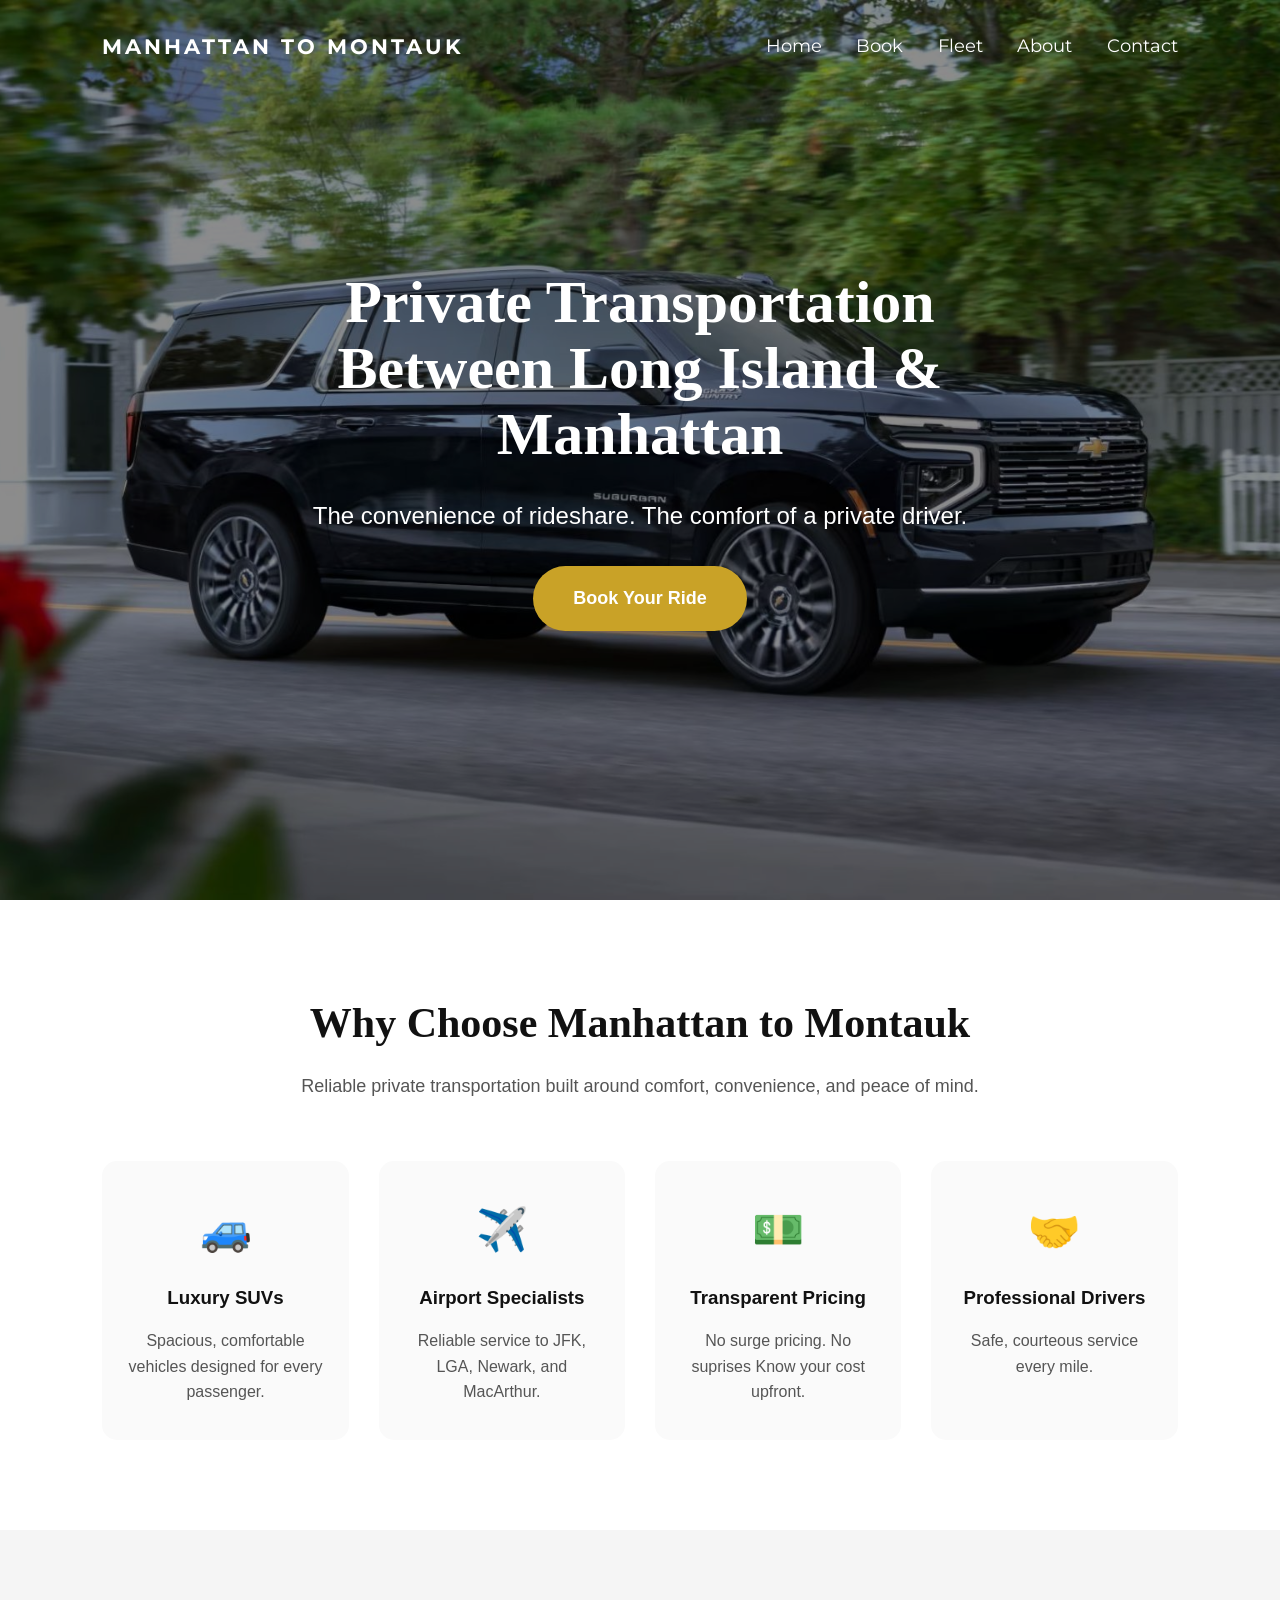
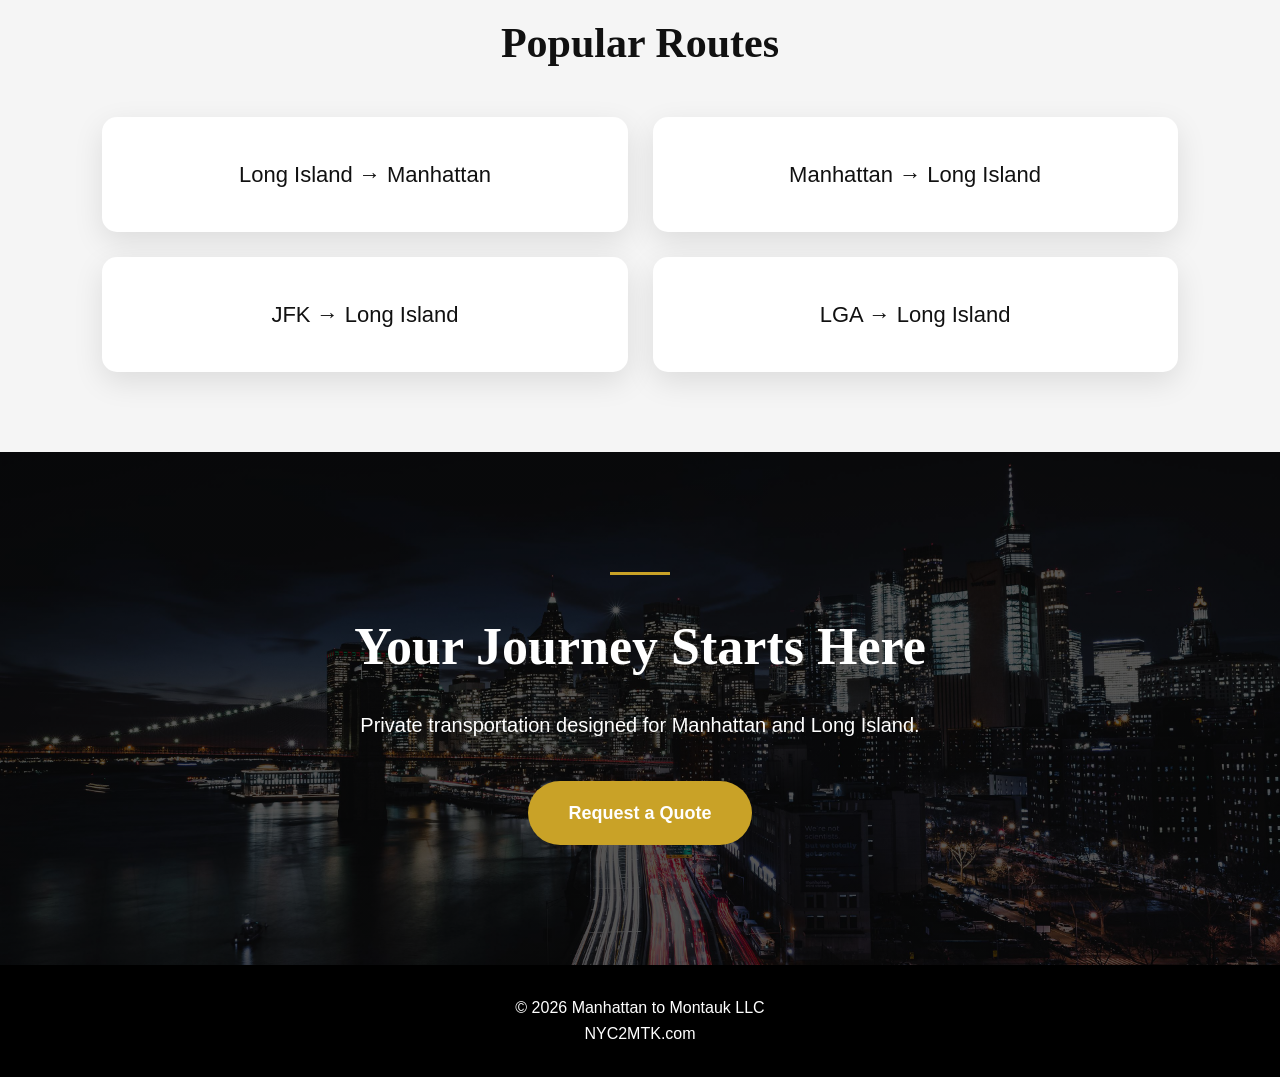
==== index.html @ 82cb2649 "Update index.html" ====
<!DOCTYPE html>
<html lang="en">
<head>
    <link rel="preconnect" href="https://fonts.googleapis.com">
    <link rel="preconnect" href="https://fonts.gstatic.com" crossorigin>
    <link href="https://fonts.googleapis.com/css2?family=Montserrat:wght@400;500;700&display=swap" rel="stylesheet">

    <meta charset="UTF-8">
    <meta name="viewport" content="width=device-width, initial-scale=1.0">
    <title>Manhattan to Montauk | Luxury Transportation</title>
    <link rel="stylesheet" href="style.css">
</head>

<body>

<header>
    <div class="logo">
        MANHATTAN TO MONTAUK
    </div>

    <nav>
        <a href="#">Home</a>
        <a href="book.html">Book</a>
        <a href="#">Fleet</a>
        <a href="#">About</a>
        <a href="#">Contact</a>
    </nav>
</header>


<section class="hero">

    <div class="slideshow">
        <div class="slide active"></div>
        <div class="slide"></div>
        <div class="slide"></div>
        <div class="slide"></div>
    </div>
    
    <div class="overlay"></div>

    <div class="hero-content">

        <h1>
            Private Transportation
        <br>
            Between Long Island & Manhattan
        </h1>

        <p>
            The convenience of rideshare.
            The comfort of a private driver.
        </p>

        <a href="book.html" class="button">
            Book Your Ride
        </a>


    </div>

</section>



<section class="features">

    <div class="section-title">
        <h2>Why Choose Manhattan to Montauk</h2>
        <p>
            Reliable private transportation built around comfort,
            convenience, and peace of mind.
        </p>
    </div>


    <div class="feature-grid">

        <div class="feature-card">
            <div class="icon">🚙</div>
            <h3>Luxury SUVs</h3>
            <p>
                Spacious, comfortable vehicles designed
                for every passenger.
            </p>
        </div>


        <div class="feature-card">
            <div class="icon">✈️</div>
            <h3>Airport Specialists</h3>
            <p>
                Reliable service to JFK, LGA,
                Newark, and MacArthur.
            </p>
        </div>


        <div class="feature-card">
            <div class="icon">💵</div>
            <h3>Transparent Pricing</h3>
            <p>
                No surge pricing. No suprises
                Know your cost upfront.
            </p>
        </div>


        <div class="feature-card">
            <div class="icon">🤝</div>
            <h3>Professional Drivers</h3>
            <p>
                Safe, courteous service
                every mile.
            </p>
        </div>

    </div>

</section>



<section class="routes">

<h2>Popular Routes</h2>

<div class="route-grid">

<div>
Long Island → Manhattan
</div>

<div>
Manhattan → Long Island
</div>

<div>
JFK → Long Island
</div>

<div>
LGA → Long Island
</div>

</div>

</section>

    

<section class="cta">

    <div class="cta-content">

        <div class="gold-line"></div>

        <h2>
            Your Journey Starts Here
        </h2>

        <p>
            Private transportation designed
            for Manhattan and Long Island.
        </p>

        <a href="book.html" class="button">
    Request a Quote
        </a>


    </div>

</section>

    

<footer>

<p>
© 2026 Manhattan to Montauk LLC
</p>

<p>
NYC2MTK.com
</p>

</footer>

    <script>
const slides = document.querySelectorAll(".slide");

let current = 0;

setInterval(() => {

    slides[current].classList.remove("active");

    current++;

    if(current >= slides.length){
        current = 0;
    }

    slides[current].classList.add("active");

}, 5000);
</script>

</body>
</html>
---- style.css ----
/* ==========================================
   GLOBAL STYLES
========================================== */

* {
    margin: 0;
    padding: 0;
    box-sizing: border-box;
}

body {
    color: #111;
    font-family: Arial, Helvetica, sans-serif;
    line-height: 1.6;
}


/* ==========================================
   HEADER & NAVIGATION
========================================== */

header {
    position: absolute;
    top: 0;
    width: 100%;
    padding: 30px 8%;
    display: flex;
    justify-content: space-between;
    align-items: center;
    z-index: 10;
}

.logo {
    font-family: 'Montserrat', sans-serif;
    font-size: 21px;
    font-weight: 700;
    letter-spacing: 3px;
    text-transform: uppercase;
    color: white;
}

nav a {
    font-family: 'Montserrat', sans-serif;
    font-size: 18px;
    color: white;
    text-decoration: none;
    margin-left: 30px;
    transition: opacity .3s;
}

nav a:hover {
    opacity: .75;
}


/* ==========================================
   BUTTONS
========================================== */

button,
.button {
    display: inline-block;
    background: #c9a227;
    color: white;
    border: none;
    padding: 18px 40px;
    border-radius: 40px;
    font-size: 18px;
    font-weight: 600;
    text-decoration: none;
    cursor: pointer;
    transition: .3s;
}

button:hover,
.button:hover {
    background: #b8921e;
    transform: translateY(-2px);
}


/* ==========================================
   HERO
========================================== */

.hero {
    position: relative;
    height: 100vh;
    overflow: hidden;
}

.slideshow {
    position: absolute;
    inset: 0;
}

.slide {
    position: absolute;
    inset: 0;
    background-size: cover;
    background-position: center;
    opacity: 0;
    transition: opacity 1.5s ease;
}

.slide.active {
    opacity: 1;
}

.slide:nth-child(1) {
    background-image: url("images/suburban1.jpg");
}

.slide:nth-child(2) {
    background-image: url("images/broadway.jpg");
}

.slide:nth-child(3) {
    background-image: url("images/airport.jpg");
}

.slide:nth-child(4) {
    background-image: url("images/montauk.jpg");
}

.overlay {
    position: absolute;
    inset: 0;
    background: rgba(0,0,0,.45);
}

.hero-content {
    position: relative;
    z-index: 2;
    height: 100%;
    width: 100%;
    color: white;
    display: flex;
    flex-direction: column;
    justify-content: center;
    align-items: center;
    text-align: center;
}

.hero h1 {
    font-family: 'Playfair Display', serif;
    font-size: 60px;
    line-height: 1.1;
    max-width: 900px;
}

.hero p {
    font-size: 24px;
    margin: 30px 0;
}


/* ==========================================
   FEATURES
========================================== */

.features {
    background: white;
    padding: 90px 8%;
    text-align: center;
}

.section-title {
    max-width: 700px;
    margin: 0 auto 60px;
}

.section-title h2 {
    font-family: 'Playfair Display', serif;
    font-size: 42px;
    margin-bottom: 15px;
}

.section-title p {
    font-size: 18px;
    color: #555;
}

.feature-grid {
    display: grid;
    grid-template-columns: repeat(4,1fr);
    gap: 30px;
}

.feature-card {
    background: #fafafa;
    padding: 35px 25px;
    border-radius: 15px;
    transition: .3s;
}

.feature-card:hover {
    transform: translateY(-8px);
    box-shadow: 0 15px 35px rgba(0,0,0,.1);
}

.icon {
    font-size: 42px;
    margin-bottom: 20px;
}

.feature-card h3 {
    margin-bottom: 15px;
}

.feature-card p {
    color: #555;
}


/* ==========================================
   ROUTES
========================================== */

.routes {
    background: #f5f5f5;
    padding: 80px 8%;
    text-align: center;
}

.routes h2 {
    font-family: 'Playfair Display', serif;
    font-size: 42px;
}

.route-grid {
    display: grid;
    grid-template-columns: repeat(2,1fr);
    gap: 25px;
    margin-top: 40px;
}

.route-grid div {
    background: white;
    padding: 40px;
    border-radius: 15px;
    font-size: 22px;
    box-shadow: 0 10px 30px rgba(0,0,0,.1);
    transition: .3s;
}

.route-grid div:hover {
    transform: translateY(-5px);
}


/* ==========================================
   CALL TO ACTION
========================================== */

.cta {
    position: relative;
    background:
        linear-gradient(rgba(0,0,0,.65), rgba(0,0,0,.65)),
        url("images/night-drive.jpg");
    background-size: cover;
    background-position: center;
    color: white;
    text-align: center;
    padding: 120px 20px;
}

.cta-content {
    position: relative;
    z-index: 2;
}

.gold-line {
    width: 60px;
    height: 3px;
    background: #c9a227;
    margin: 0 auto 30px;
}

.cta h2 {
    font-family: 'Playfair Display', serif;
    font-size: 52px;
    margin-bottom: 20px;
}

.cta p {
    font-size: 20px;
    margin-bottom: 40px;
}


/* ==========================================
   BOOKING PAGE
========================================== */

.booking {
    min-height: 100vh;
    background: #f7f7f7;
    display: flex;
    justify-content: center;
    align-items: center;
    text-align: center;
    padding: 140px 20px 80px;
}

.booking-content {
    max-width: 800px;
    width: 100%;
}

.booking h1 {
    font-family: 'Playfair Display', serif;
    font-size: 56px;
    margin-bottom: 20px;
}

.booking p {
    font-size: 20px;
    color: #555;
}

.payment-box {
    margin-top: 50px;
    background: white;
    padding: 40px;
    border-radius: 20px;
    box-shadow: 0 15px 40px rgba(0,0,0,.1);
}

.payment-box h2 {
    margin-bottom: 15px;
}

.payment-options {
    display: flex;
    justify-content: center;
    gap: 25px;
    margin-top: 30px;
    flex-wrap: wrap;
}

.payment-options div {
    background: #fafafa;
    padding: 20px 30px;
    border-radius: 12px;
    font-weight: bold;
}


/* ==========================================
   FOOTER
========================================== */

footer {
    background: black;
    color: white;
    text-align: center;
    padding: 30px;
}


/* ==========================================
   RESPONSIVE
========================================== */

@media (max-width: 900px) {

    nav {
        display: none;
    }

    .hero h1,
    .booking h1,
    .cta h2,
    .routes h2,
    .section-title h2 {
        font-size: 40px;
    }

    .feature-grid,
    .route-grid {
        grid-template-columns: 1fr;
    }

    .payment-options {
        flex-direction: column;
        align-items: center;
    }

}
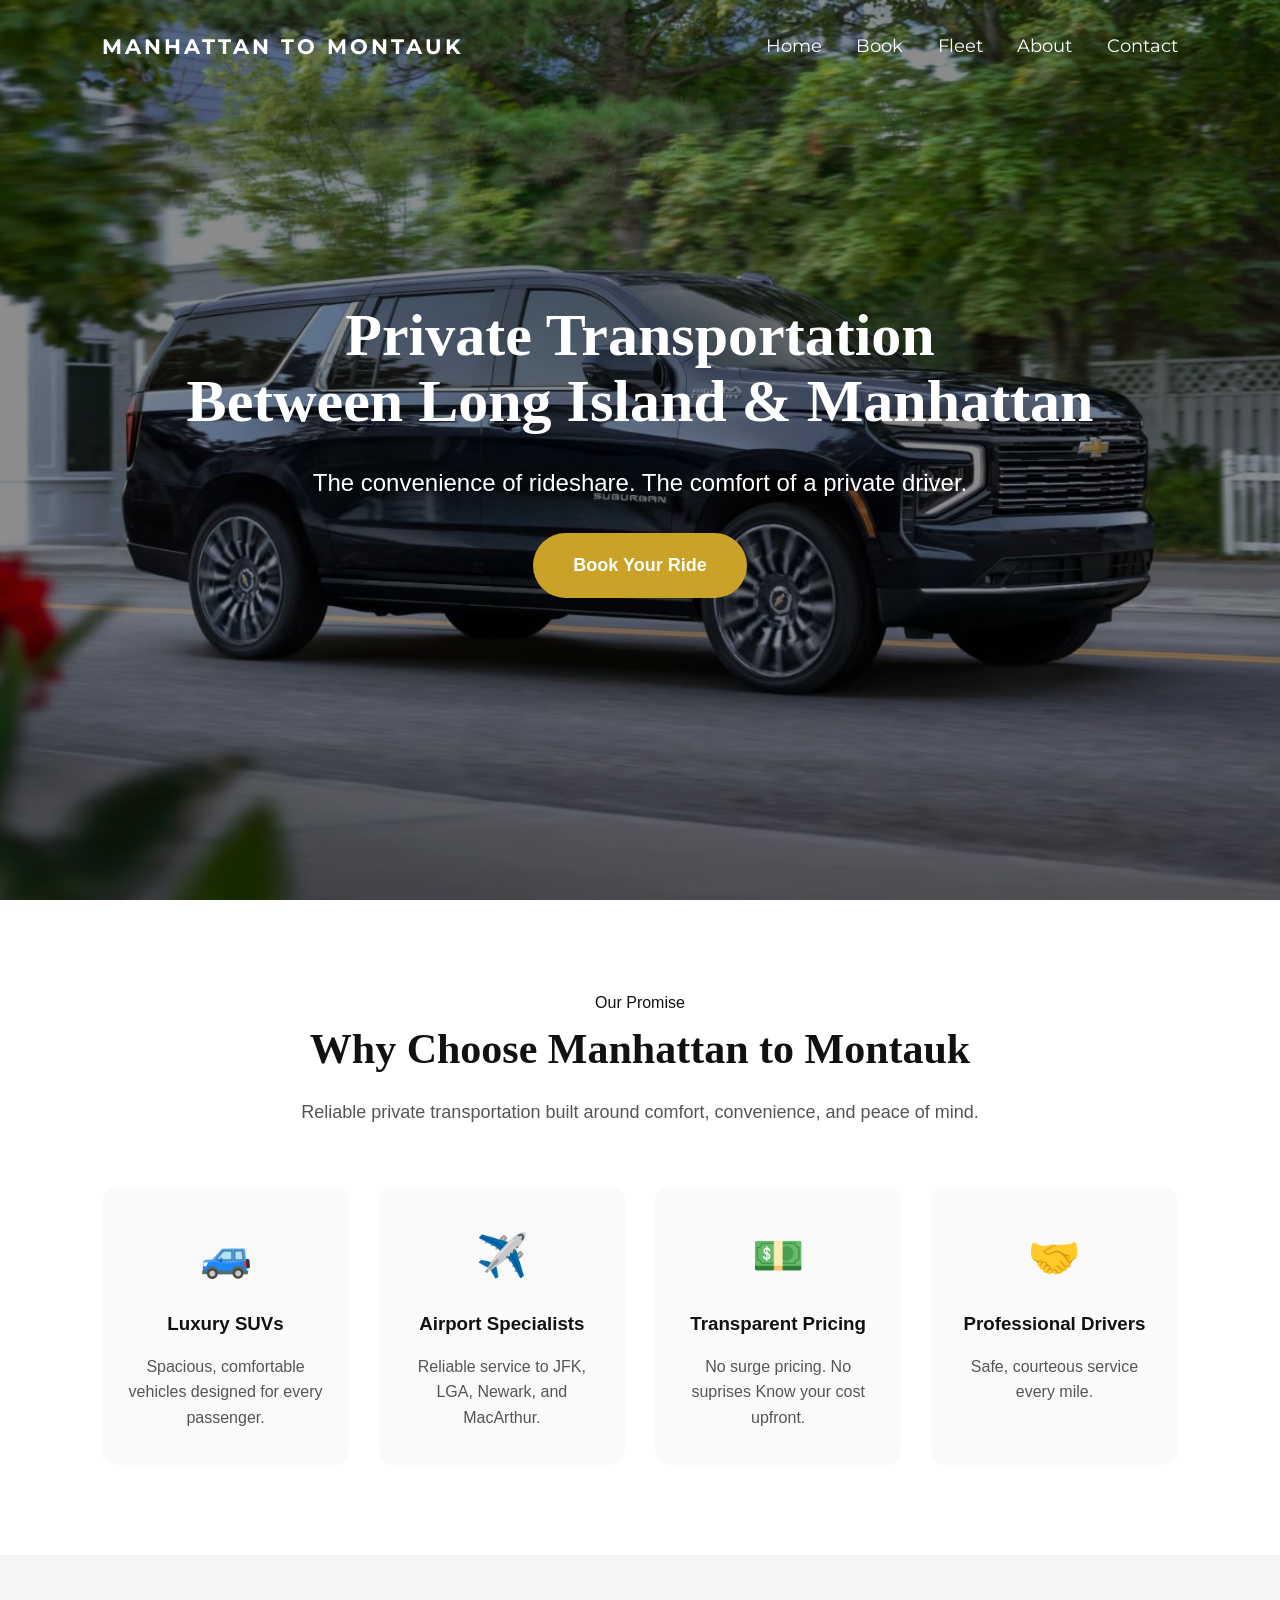
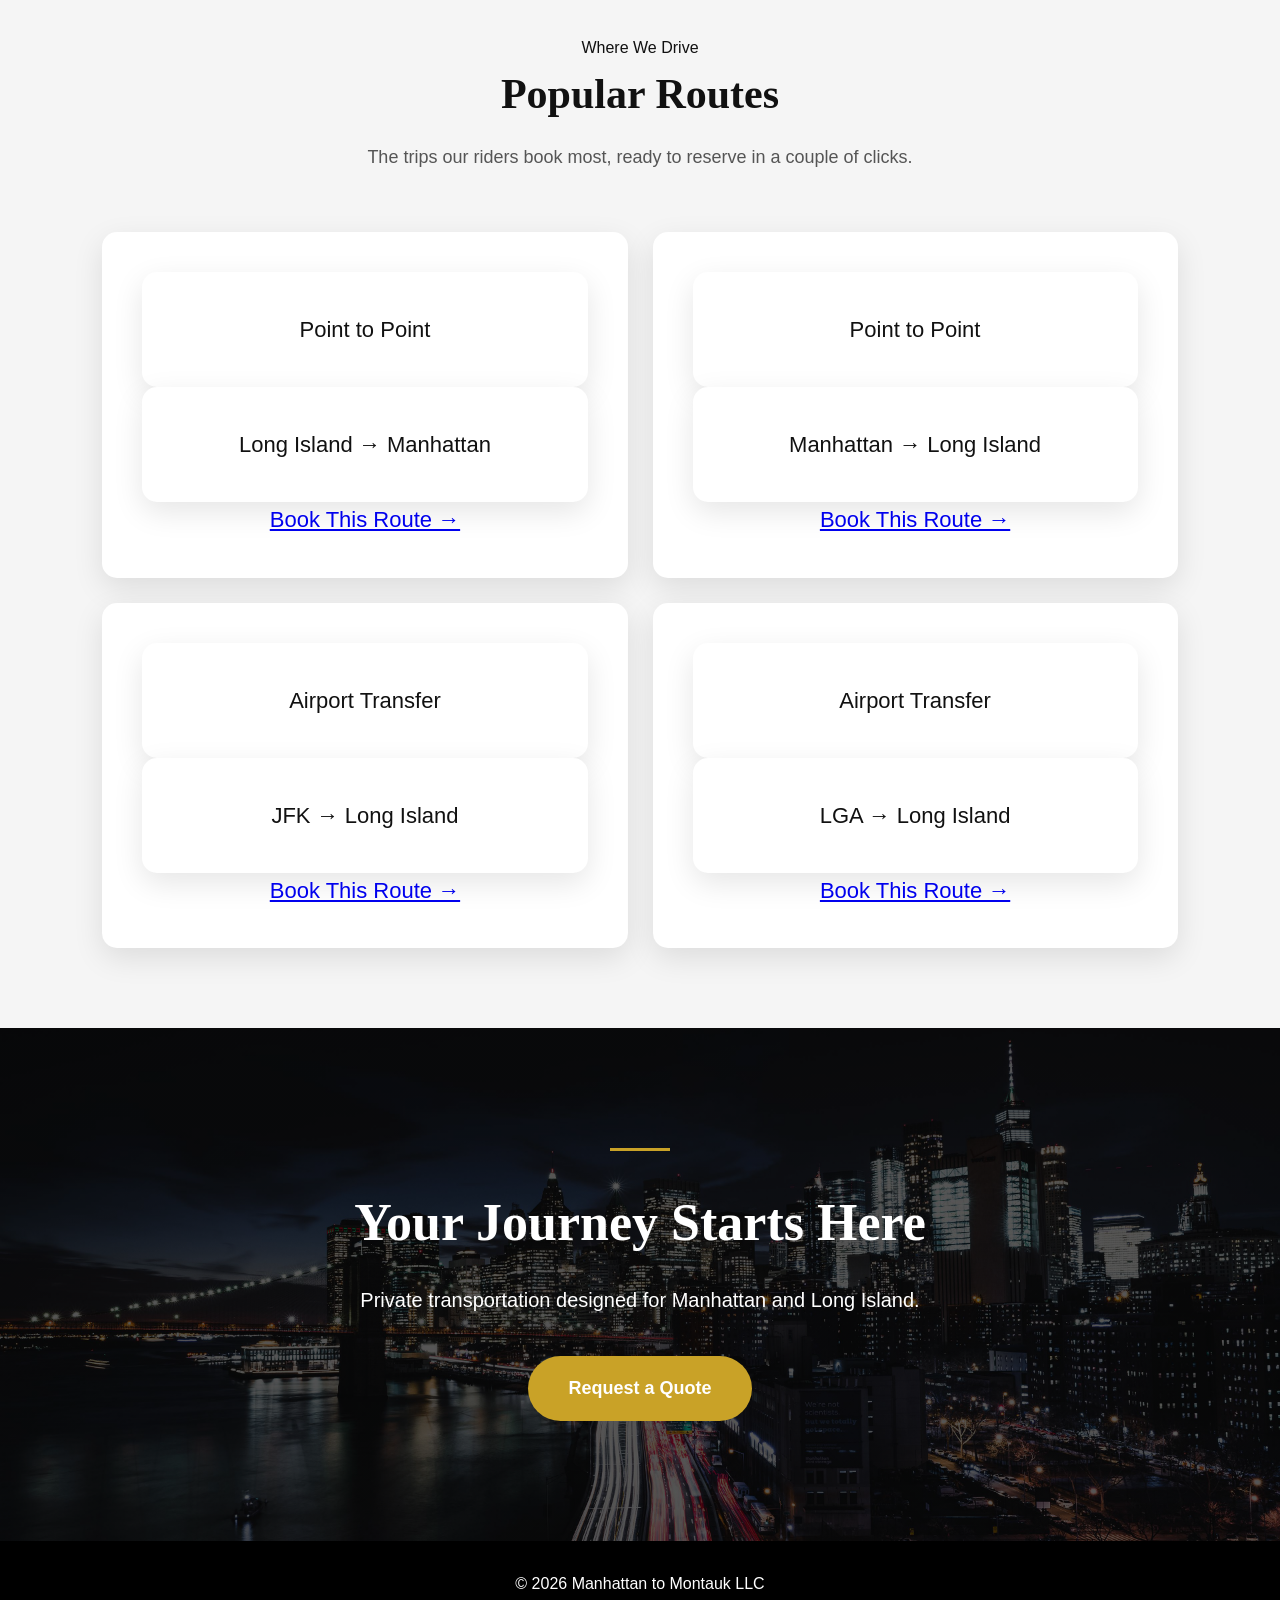
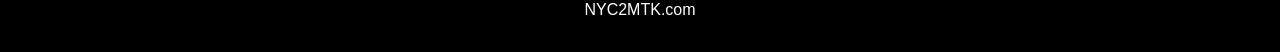
==== commit 46b8d650: "Update index.html" ====
--- a/index.html
+++ b/index.html
@@ -66,6 +66,7 @@
 <section class="features">
 
     <div class="section-title">
+        <div class="eyebrow"><span></span>Our Promise</div>
         <h2>Why Choose Manhattan to Montauk</h2>
         <p>
             Reliable private transportation built around comfort,
@@ -123,24 +124,55 @@
 
 <section class="routes">
 
-<h2>Popular Routes</h2>
+<div class="section-title">
+    <div class="eyebrow"><span></span>Where We Drive</div>
+    <h2>Popular Routes</h2>
+    <p>
+        The trips our riders book most, ready to
+        reserve in a couple of clicks.
+    </p>
+</div>
 
 <div class="route-grid">
 
-<div>
-Long Island → Manhattan
-</div>
-
-<div>
-Manhattan → Long Island
-</div>
-
-<div>
-JFK → Long Island
-</div>
-
-<div>
-LGA → Long Island
+<div class="route-card">
+    <div class="route-tag">Point to Point</div>
+    <div class="route-path">
+        <span>Long Island</span>
+        <span class="route-arrow">→</span>
+        <span>Manhattan</span>
+    </div>
+    <a href="book.html" class="route-link">Book This Route →</a>
+</div>
+
+<div class="route-card">
+    <div class="route-tag">Point to Point</div>
+    <div class="route-path">
+        <span>Manhattan</span>
+        <span class="route-arrow">→</span>
+        <span>Long Island</span>
+    </div>
+    <a href="book.html" class="route-link">Book This Route →</a>
+</div>
+
+<div class="route-card">
+    <div class="route-tag">Airport Transfer</div>
+    <div class="route-path">
+        <span>JFK</span>
+        <span class="route-arrow">→</span>
+        <span>Long Island</span>
+    </div>
+    <a href="book.html" class="route-link">Book This Route →</a>
+</div>
+
+<div class="route-card">
+    <div class="route-tag">Airport Transfer</div>
+    <div class="route-path">
+        <span>LGA</span>
+        <span class="route-arrow">→</span>
+        <span>Long Island</span>
+    </div>
+    <a href="book.html" class="route-link">Book This Route →</a>
 </div>
 
 </div>
--- a/style.css
+++ b/style.css
@@ -146,7 +146,7 @@
     font-family: 'Playfair Display', serif;
     font-size: 60px;
     line-height: 1.1;
-    max-width: 900px;
+    max-width: 1500px;
 }
 
 .hero p {
@@ -293,38 +293,211 @@
    BOOKING PAGE
 ========================================== */
 
+/* Keep the nav visible while scrolling the booking page,
+   with a solid backing so it stays legible over any content. */
+body.page-book header {
+    position: fixed;
+    background: rgba(15,15,15,.85);
+    backdrop-filter: blur(8px);
+    -webkit-backdrop-filter: blur(8px);
+    box-shadow: 0 4px 20px rgba(0,0,0,.15);
+    padding: 22px 8%;
+}
+
+.booking-hero {
+    position: relative;
+    padding: 150px 20px 90px;
+    text-align: center;
+    color: white;
+    background:
+        linear-gradient(rgba(0,0,0,.6), rgba(0,0,0,.6)),
+        url("images/suburban.jpg");
+    background-size: cover;
+    background-position: center;
+}
+
+.booking-hero-content {
+    position: relative;
+    z-index: 2;
+    max-width: 800px;
+    margin: 0 auto;
+}
+
+.booking-hero h1 {
+    font-family: 'Playfair Display', serif;
+    font-size: 56px;
+    margin-bottom: 20px;
+}
+
+.booking-hero p {
+    font-size: 20px;
+    color: #eee;
+}
+
 .booking {
-    min-height: 100vh;
-    background: #f7f7f7;
+    background: #eeece5;
     display: flex;
     justify-content: center;
-    align-items: center;
-    text-align: center;
-    padding: 140px 20px 80px;
+    padding: 70px 20px 80px;
 }
 
 .booking-content {
     max-width: 800px;
     width: 100%;
-}
-
-.booking h1 {
-    font-family: 'Playfair Display', serif;
-    font-size: 56px;
+    text-align: center;
+}
+
+/* ---- Booking Form ---- */
+
+.booking-form {
+    margin-top: 0;
+    display: flex;
+    flex-direction: column;
+    gap: 30px;
+    text-align: left;
+}
+
+.form-box {
+    background: #fdfcf9;
+    border: 1px solid #e7e4db;
+    padding: 40px;
+    border-radius: 20px;
+    box-shadow: 0 10px 30px rgba(0,0,0,.06);
+}
+
+.form-section-title {
+    font-family: 'Playfair Display', serif;
+    font-size: 26px;
+    margin-bottom: 25px;
+}
+
+.trip-type {
+    display: flex;
+    gap: 15px;
+    margin-bottom: 30px;
+}
+
+.radio-pill {
+    position: relative;
+}
+
+.radio-pill input {
+    position: absolute;
+    opacity: 0;
+    width: 100%;
+    height: 100%;
+    margin: 0;
+    cursor: pointer;
+}
+
+.radio-pill span {
+    display: inline-block;
+    padding: 12px 26px;
+    border-radius: 30px;
+    background: #fafafa;
+    border: 2px solid #eee;
+    font-family: 'Montserrat', sans-serif;
+    font-weight: 600;
+    font-size: 15px;
+    color: #555;
+    transition: .3s;
+}
+
+.radio-pill input:checked + span {
+    background: #c9a227;
+    border-color: #c9a227;
+    color: white;
+}
+
+.form-grid {
+    display: grid;
+    grid-template-columns: repeat(2, 1fr);
+    gap: 25px;
+}
+
+.form-field {
+    display: flex;
+    flex-direction: column;
+    gap: 8px;
+}
+
+.form-field.span-2 {
+    grid-column: span 2;
+}
+
+.form-field label {
+    font-family: 'Montserrat', sans-serif;
+    font-size: 14px;
+    font-weight: 600;
+    color: #333;
+}
+
+.form-field input,
+.form-field select,
+.form-field textarea {
+    font-family: Arial, Helvetica, sans-serif;
+    font-size: 16px;
+    padding: 14px 16px;
+    border: 2px solid #e5e5e5;
+    border-radius: 10px;
+    background: #fafafa;
+    color: #111;
+    transition: .3s;
+}
+
+.form-field input:focus,
+.form-field select:focus,
+.form-field textarea:focus {
+    outline: none;
+    border-color: #c9a227;
+    background: white;
+}
+
+.form-field textarea {
+    resize: vertical;
+}
+
+.submit-button {
+    width: 100%;
+    font-size: 20px;
+    padding: 20px;
+}
+
+.form-disclaimer {
+    font-size: 14px;
+    color: #888;
+    text-align: center;
+    margin-top: 15px;
+}
+
+.confirmation-box {
+    margin-top: 50px;
+    background: #fdfcf9;
+    border: 1px solid #e7e4db;
+    padding: 60px 40px;
+    border-radius: 20px;
+    box-shadow: 0 10px 30px rgba(0,0,0,.06);
+    text-align: center;
+}
+
+.confirmation-box h2 {
+    font-family: 'Playfair Display', serif;
+    font-size: 34px;
     margin-bottom: 20px;
-}
-
-.booking p {
-    font-size: 20px;
-    color: #555;
+    color: #c9a227;
+}
+
+.confirmation-box p {
+    margin-bottom: 30px;
 }
 
 .payment-box {
     margin-top: 50px;
-    background: white;
+    background: #fdfcf9;
+    border: 1px solid #e7e4db;
     padding: 40px;
     border-radius: 20px;
-    box-shadow: 0 15px 40px rgba(0,0,0,.1);
+    box-shadow: 0 10px 30px rgba(0,0,0,.06);
 }
 
 .payment-box h2 {
@@ -340,7 +513,7 @@
 }
 
 .payment-options div {
-    background: #fafafa;
+    background: #f3f1eb;
     padding: 20px 30px;
     border-radius: 12px;
     font-weight: bold;
@@ -370,7 +543,7 @@
     }
 
     .hero h1,
-    .booking h1,
+    .booking-hero h1,
     .cta h2,
     .routes h2,
     .section-title h2 {
@@ -387,4 +560,24 @@
         align-items: center;
     }
 
-}
+    .form-grid {
+        grid-template-columns: 1fr;
+    }
+
+    .form-field.span-2 {
+        grid-column: span 1;
+    }
+
+    .trip-type {
+        flex-direction: column;
+    }
+
+    body.page-book header {
+        padding: 18px 6%;
+    }
+
+    .booking-hero {
+        padding: 120px 20px 70px;
+    }
+
+}
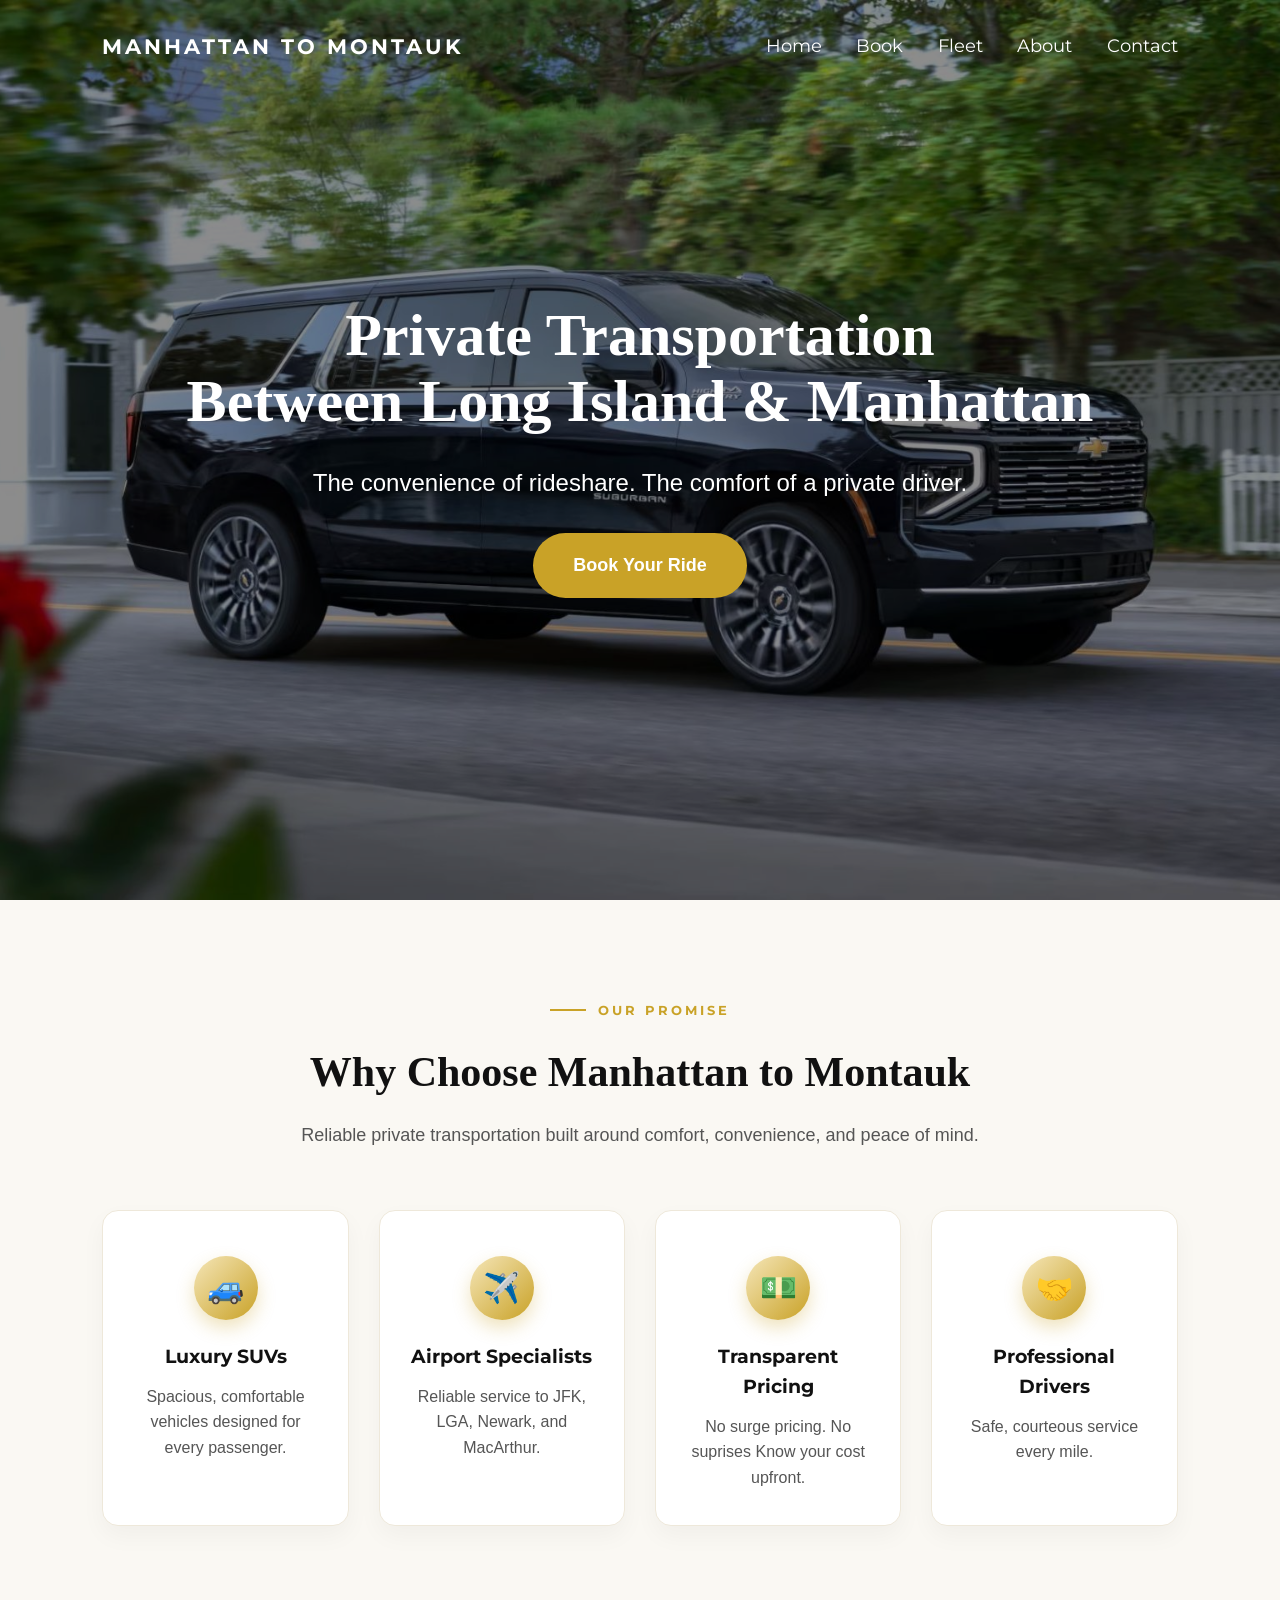
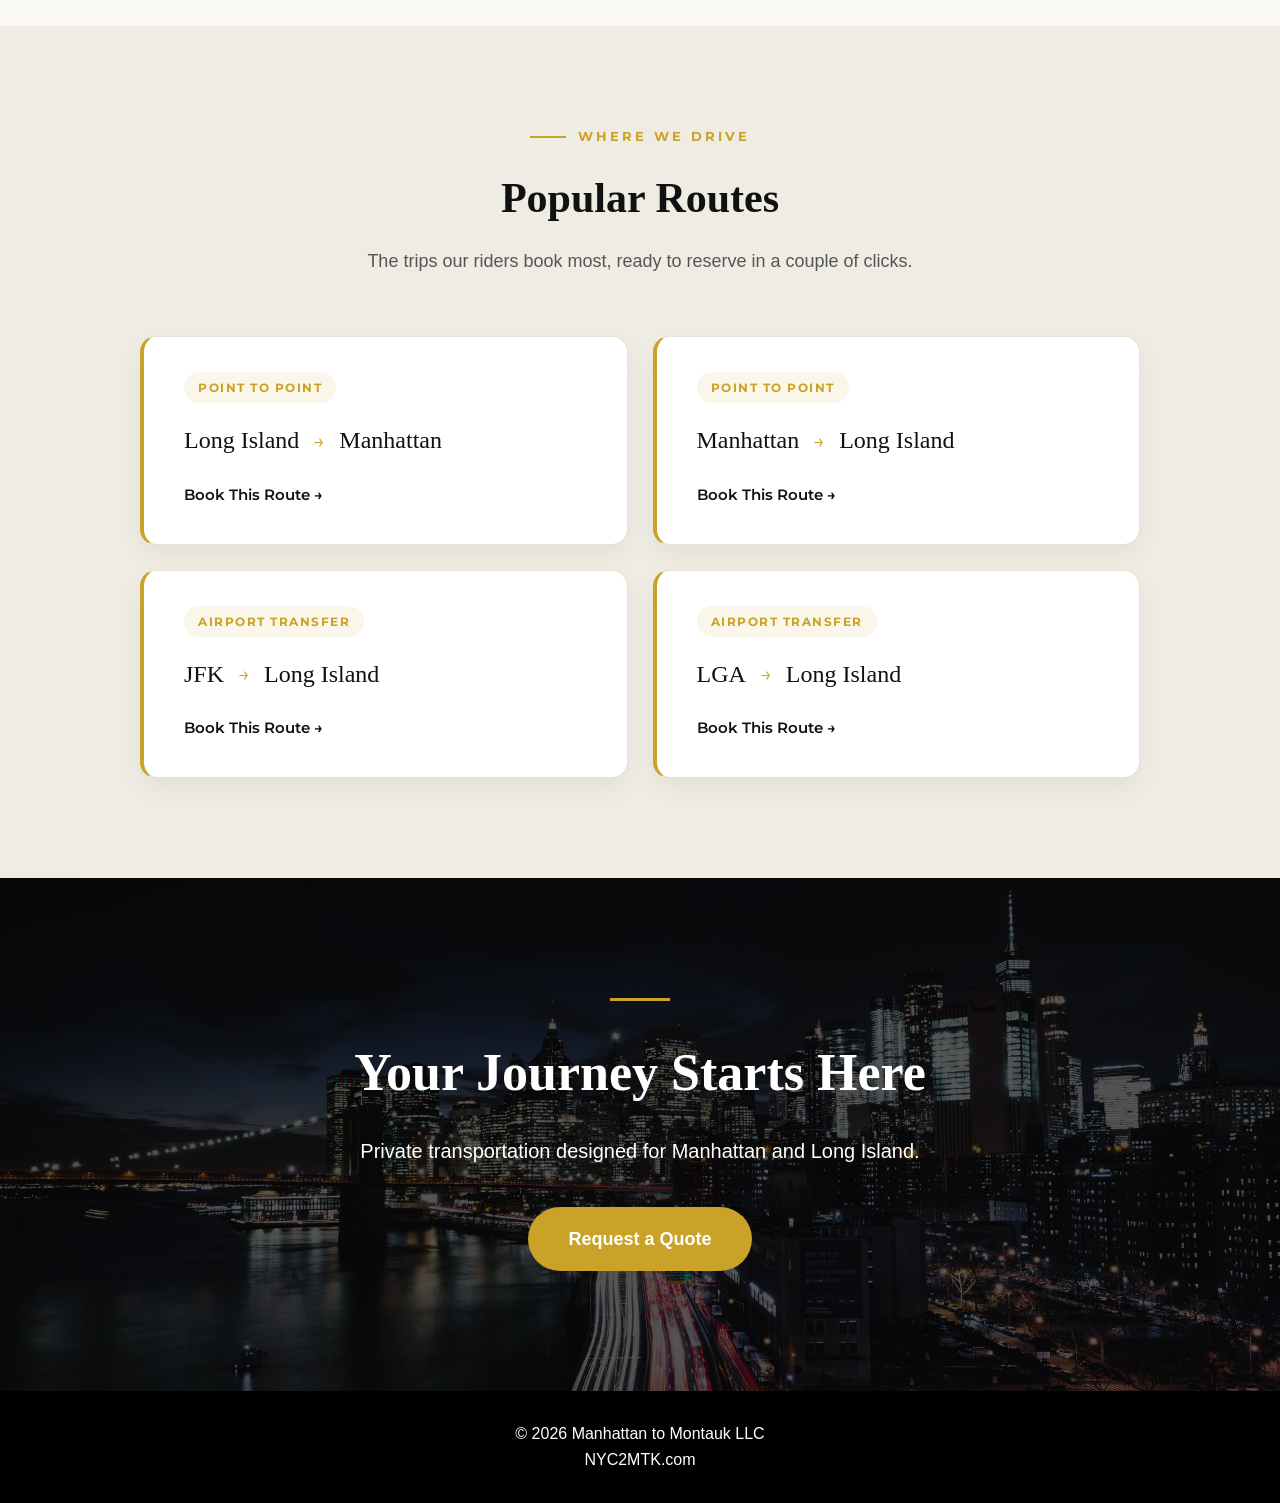
==== commit d030e055: "Update index.html" ====
--- a/index.html
+++ b/index.html
@@ -3,7 +3,7 @@
 <head>
     <link rel="preconnect" href="https://fonts.googleapis.com">
     <link rel="preconnect" href="https://fonts.gstatic.com" crossorigin>
-    <link href="https://fonts.googleapis.com/css2?family=Montserrat:wght@400;500;700&display=swap" rel="stylesheet">
+    <link href="https://fonts.googleapis.com/css2?family=Montserrat:wght@400;500;700&family=DM+Serif+Display&display=swap" rel="stylesheet">
 
     <meta charset="UTF-8">
     <meta name="viewport" content="width=device-width, initial-scale=1.0">
--- a/style.css
+++ b/style.css
@@ -160,14 +160,35 @@
 ========================================== */
 
 .features {
-    background: white;
-    padding: 90px 8%;
+    background: #faf8f3;
+    padding: 100px 8%;
     text-align: center;
 }
 
 .section-title {
     max-width: 700px;
     margin: 0 auto 60px;
+}
+
+.eyebrow {
+    display: flex;
+    align-items: center;
+    justify-content: center;
+    gap: 12px;
+    font-family: 'Montserrat', sans-serif;
+    font-size: 13px;
+    font-weight: 700;
+    letter-spacing: 3px;
+    text-transform: uppercase;
+    color: #c9a227;
+    margin-bottom: 18px;
+}
+
+.eyebrow span {
+    display: block;
+    width: 36px;
+    height: 2px;
+    background: #c9a227;
 }
 
 .section-title h2 {
@@ -188,24 +209,37 @@
 }
 
 .feature-card {
-    background: #fafafa;
-    padding: 35px 25px;
-    border-radius: 15px;
-    transition: .3s;
+    position: relative;
+    background: white;
+    padding: 45px 30px 35px;
+    border-radius: 16px;
+    border: 1px solid #eee8da;
+    box-shadow: 0 10px 25px rgba(0,0,0,.04);
+    transition: .35s;
 }
 
 .feature-card:hover {
     transform: translateY(-8px);
-    box-shadow: 0 15px 35px rgba(0,0,0,.1);
+    box-shadow: 0 20px 40px rgba(0,0,0,.09);
+    border-color: #c9a227;
 }
 
 .icon {
-    font-size: 42px;
-    margin-bottom: 20px;
+    width: 64px;
+    height: 64px;
+    display: flex;
+    align-items: center;
+    justify-content: center;
+    margin: 0 auto 22px;
+    font-size: 30px;
+    border-radius: 50%;
+    background: linear-gradient(135deg, #f5e6b8, #c9a227);
+    box-shadow: 0 8px 18px rgba(201,162,39,.3);
 }
 
 .feature-card h3 {
-    margin-bottom: 15px;
+    font-family: 'Montserrat', sans-serif;
+    margin-bottom: 12px;
 }
 
 .feature-card p {
@@ -218,34 +252,81 @@
 ========================================== */
 
 .routes {
-    background: #f5f5f5;
-    padding: 80px 8%;
-    text-align: center;
-}
-
-.routes h2 {
-    font-family: 'Playfair Display', serif;
-    font-size: 42px;
+    background: #efece4;
+    padding: 100px 8%;
+    text-align: center;
 }
 
 .route-grid {
     display: grid;
     grid-template-columns: repeat(2,1fr);
     gap: 25px;
-    margin-top: 40px;
-}
-
-.route-grid div {
+    margin-top: 10px;
+    max-width: 1000px;
+    margin-left: auto;
+    margin-right: auto;
+}
+
+.route-card {
+    position: relative;
     background: white;
-    padding: 40px;
-    border-radius: 15px;
-    font-size: 22px;
-    box-shadow: 0 10px 30px rgba(0,0,0,.1);
+    padding: 35px 40px;
+    border-radius: 16px;
+    border: 1px solid #e6e2d5;
+    border-left: 4px solid #c9a227;
+    box-shadow: 0 10px 25px rgba(0,0,0,.05);
+    text-align: left;
     transition: .3s;
 }
 
-.route-grid div:hover {
+.route-card:hover {
     transform: translateY(-5px);
+    box-shadow: 0 18px 35px rgba(0,0,0,.1);
+}
+
+.route-tag {
+    display: inline-block;
+    font-family: 'Montserrat', sans-serif;
+    font-size: 12px;
+    font-weight: 700;
+    letter-spacing: 1.5px;
+    text-transform: uppercase;
+    color: #c9a227;
+    background: rgba(201,162,39,.1);
+    padding: 6px 14px;
+    border-radius: 20px;
+    margin-bottom: 18px;
+}
+
+.route-path {
+    display: flex;
+    align-items: center;
+    gap: 14px;
+    font-family: 'Playfair Display', serif;
+    font-size: 24px;
+    margin-bottom: 22px;
+}
+
+.route-arrow {
+    font-family: 'Montserrat', sans-serif;
+    color: #c9a227;
+    font-size: 20px;
+}
+
+.route-link {
+    display: inline-block;
+    font-family: 'Montserrat', sans-serif;
+    font-size: 15px;
+    font-weight: 600;
+    color: #111;
+    text-decoration: none;
+    border-bottom: 2px solid transparent;
+    transition: .3s;
+}
+
+.route-link:hover {
+    border-bottom-color: #c9a227;
+    color: #c9a227;
 }
 
 
@@ -311,7 +392,7 @@
     color: white;
     background:
         linear-gradient(rgba(0,0,0,.6), rgba(0,0,0,.6)),
-        url("images/suburban.jpg");
+        url("images/fleet1.jpg");
     background-size: cover;
     background-position: center;
 }
@@ -555,6 +636,11 @@
         grid-template-columns: 1fr;
     }
 
+    .route-path {
+        font-size: 20px;
+        flex-wrap: wrap;
+    }
+
     .payment-options {
         flex-direction: column;
         align-items: center;
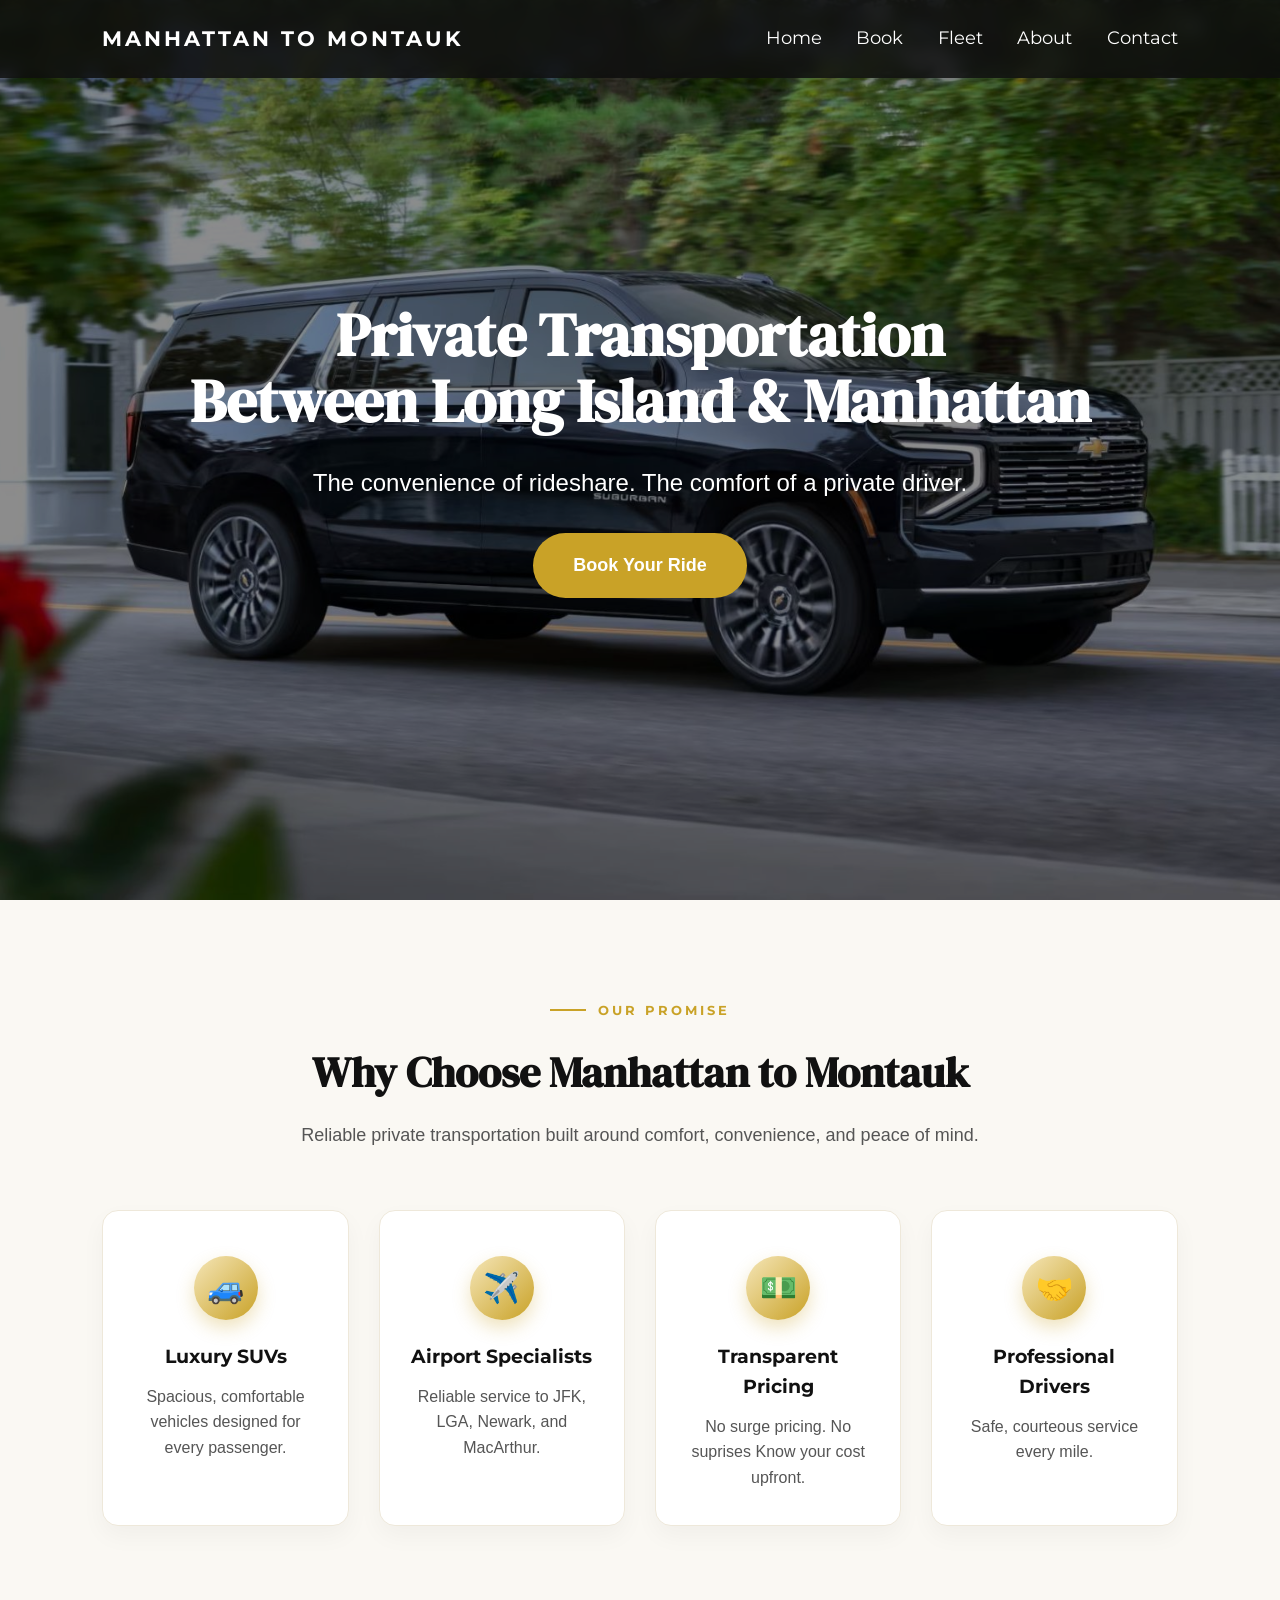
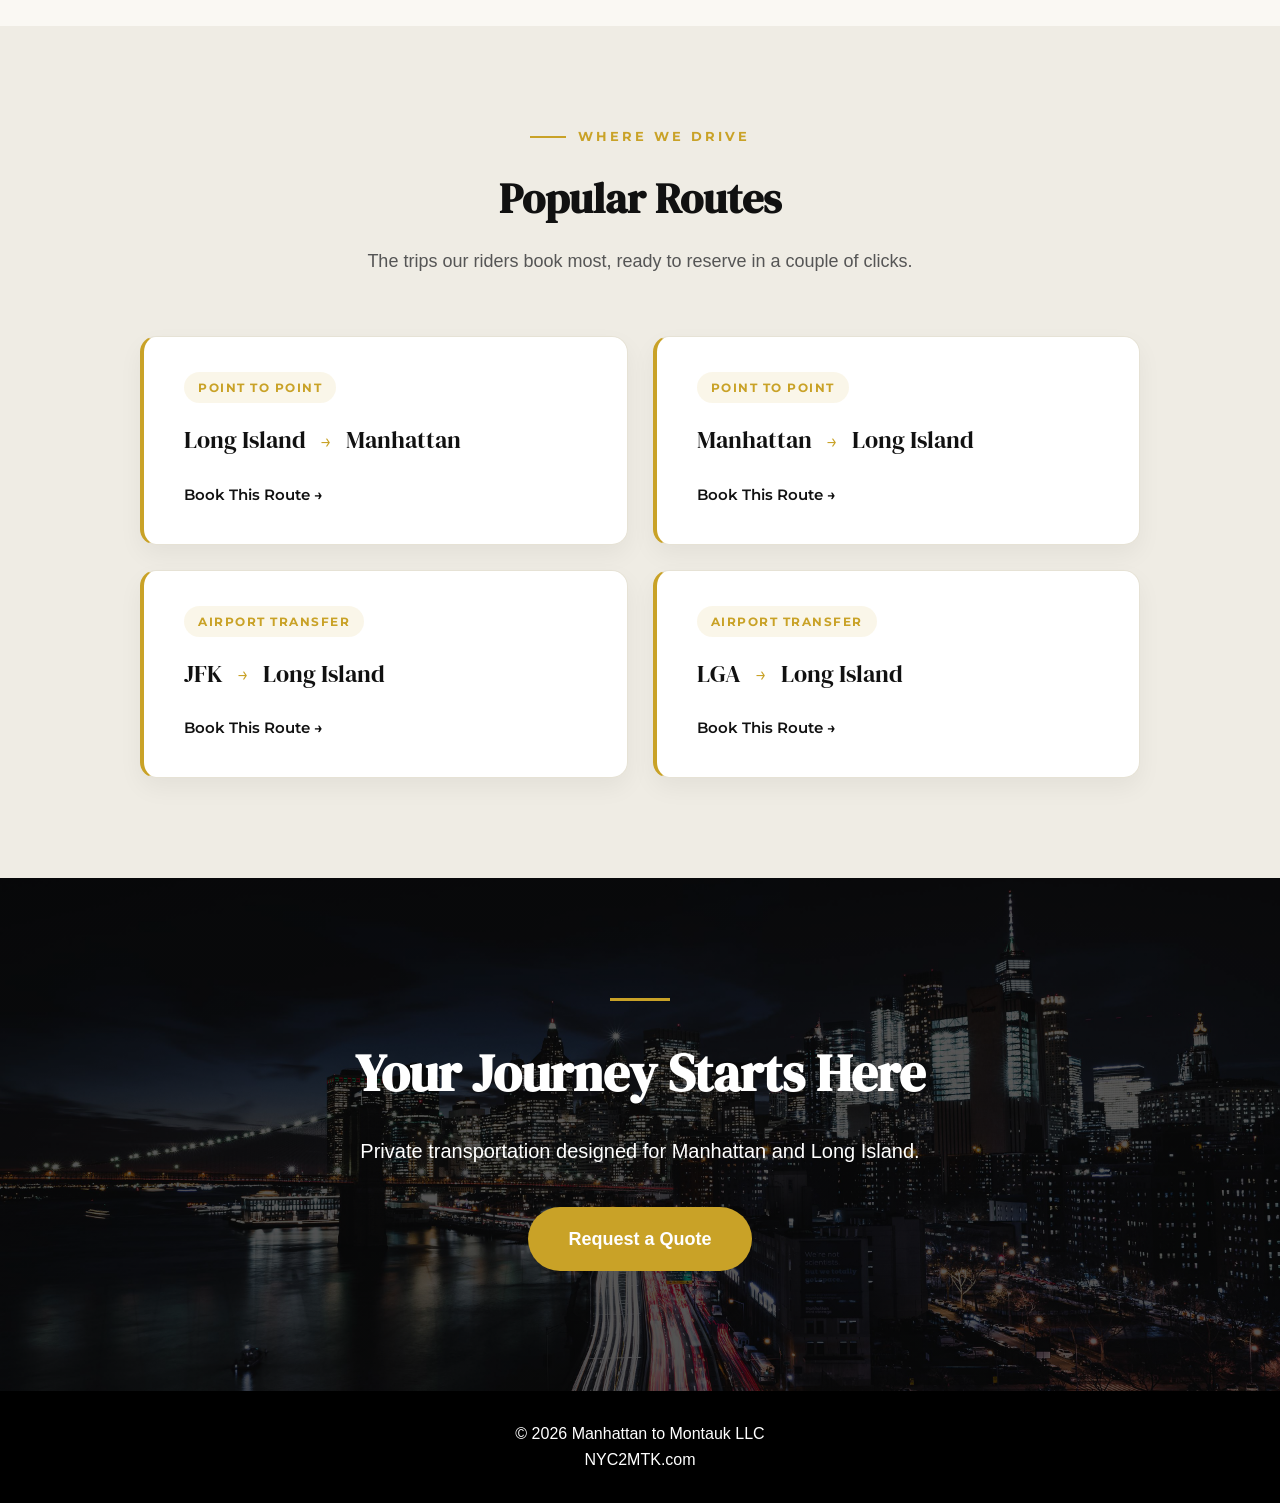
==== commit 936ffd6c: "Update index.html" ====
--- a/index.html
+++ b/index.html
@@ -8,6 +8,7 @@
     <meta charset="UTF-8">
     <meta name="viewport" content="width=device-width, initial-scale=1.0">
     <title>Manhattan to Montauk | Luxury Transportation</title>
+    <link rel="icon" type="image/png" href="images/favicon-32.png">
     <link rel="stylesheet" href="style.css">
 </head>
 
@@ -19,7 +20,7 @@
     </div>
 
     <nav>
-        <a href="#">Home</a>
+        <a href="index.html">Home</a>
         <a href="book.html">Book</a>
         <a href="#">Fleet</a>
         <a href="#">About</a>
--- a/style.css
+++ b/style.css
@@ -20,14 +20,18 @@
 ========================================== */
 
 header {
-    position: absolute;
+    position: fixed;
     top: 0;
     width: 100%;
-    padding: 30px 8%;
+    padding: 22px 8%;
     display: flex;
     justify-content: space-between;
     align-items: center;
     z-index: 10;
+    background: rgba(15,15,15,.85);
+    backdrop-filter: blur(8px);
+    -webkit-backdrop-filter: blur(8px);
+    box-shadow: 0 4px 20px rgba(0,0,0,.15);
 }
 
 .logo {
@@ -37,6 +41,15 @@
     letter-spacing: 3px;
     text-transform: uppercase;
     color: white;
+    display: flex;
+    align-items: center;
+    gap: 10px;
+}
+
+.logo-icon {
+    height: 34px;
+    width: auto;
+    display: block;
 }
 
 nav a {
@@ -143,7 +156,7 @@
 }
 
 .hero h1 {
-    font-family: 'Playfair Display', serif;
+    font-family: 'DM Serif Display', serif;
     font-size: 60px;
     line-height: 1.1;
     max-width: 1500px;
@@ -192,7 +205,7 @@
 }
 
 .section-title h2 {
-    font-family: 'Playfair Display', serif;
+    font-family: 'DM Serif Display', serif;
     font-size: 42px;
     margin-bottom: 15px;
 }
@@ -302,7 +315,7 @@
     display: flex;
     align-items: center;
     gap: 14px;
-    font-family: 'Playfair Display', serif;
+    font-family: 'DM Serif Display', serif;
     font-size: 24px;
     margin-bottom: 22px;
 }
@@ -359,7 +372,7 @@
 }
 
 .cta h2 {
-    font-family: 'Playfair Display', serif;
+    font-family: 'DM Serif Display', serif;
     font-size: 52px;
     margin-bottom: 20px;
 }
@@ -374,17 +387,6 @@
    BOOKING PAGE
 ========================================== */
 
-/* Keep the nav visible while scrolling the booking page,
-   with a solid backing so it stays legible over any content. */
-body.page-book header {
-    position: fixed;
-    background: rgba(15,15,15,.85);
-    backdrop-filter: blur(8px);
-    -webkit-backdrop-filter: blur(8px);
-    box-shadow: 0 4px 20px rgba(0,0,0,.15);
-    padding: 22px 8%;
-}
-
 .booking-hero {
     position: relative;
     padding: 150px 20px 90px;
@@ -392,7 +394,7 @@
     color: white;
     background:
         linear-gradient(rgba(0,0,0,.6), rgba(0,0,0,.6)),
-        url("images/fleet1.jpg");
+        url("images/fleet2.jpg");
     background-size: cover;
     background-position: center;
 }
@@ -405,7 +407,7 @@
 }
 
 .booking-hero h1 {
-    font-family: 'Playfair Display', serif;
+    font-family: 'DM Serif Display', serif;
     font-size: 56px;
     margin-bottom: 20px;
 }
@@ -447,7 +449,7 @@
 }
 
 .form-section-title {
-    font-family: 'Playfair Display', serif;
+    font-family: 'DM Serif Display', serif;
     font-size: 26px;
     margin-bottom: 25px;
 }
@@ -562,7 +564,7 @@
 }
 
 .confirmation-box h2 {
-    font-family: 'Playfair Display', serif;
+    font-family: 'DM Serif Display', serif;
     font-size: 34px;
     margin-bottom: 20px;
     color: #c9a227;
@@ -588,16 +590,29 @@
 .payment-options {
     display: flex;
     justify-content: center;
-    gap: 25px;
+    align-items: center;
+    gap: 20px;
     margin-top: 30px;
     flex-wrap: wrap;
 }
 
-.payment-options div {
+.payment-logo {
     background: #f3f1eb;
-    padding: 20px 30px;
+    padding: 16px 26px;
     border-radius: 12px;
-    font-weight: bold;
+    display: flex;
+    align-items: center;
+    justify-content: center;
+    height: 56px;
+}
+
+.payment-logo img {
+    max-height: 28px;
+    max-width: 80px;
+    width: auto;
+    height: auto;
+    object-fit: contain;
+    display: block;
 }
 
 
@@ -658,7 +673,7 @@
         flex-direction: column;
     }
 
-    body.page-book header {
+    header {
         padding: 18px 6%;
     }
 
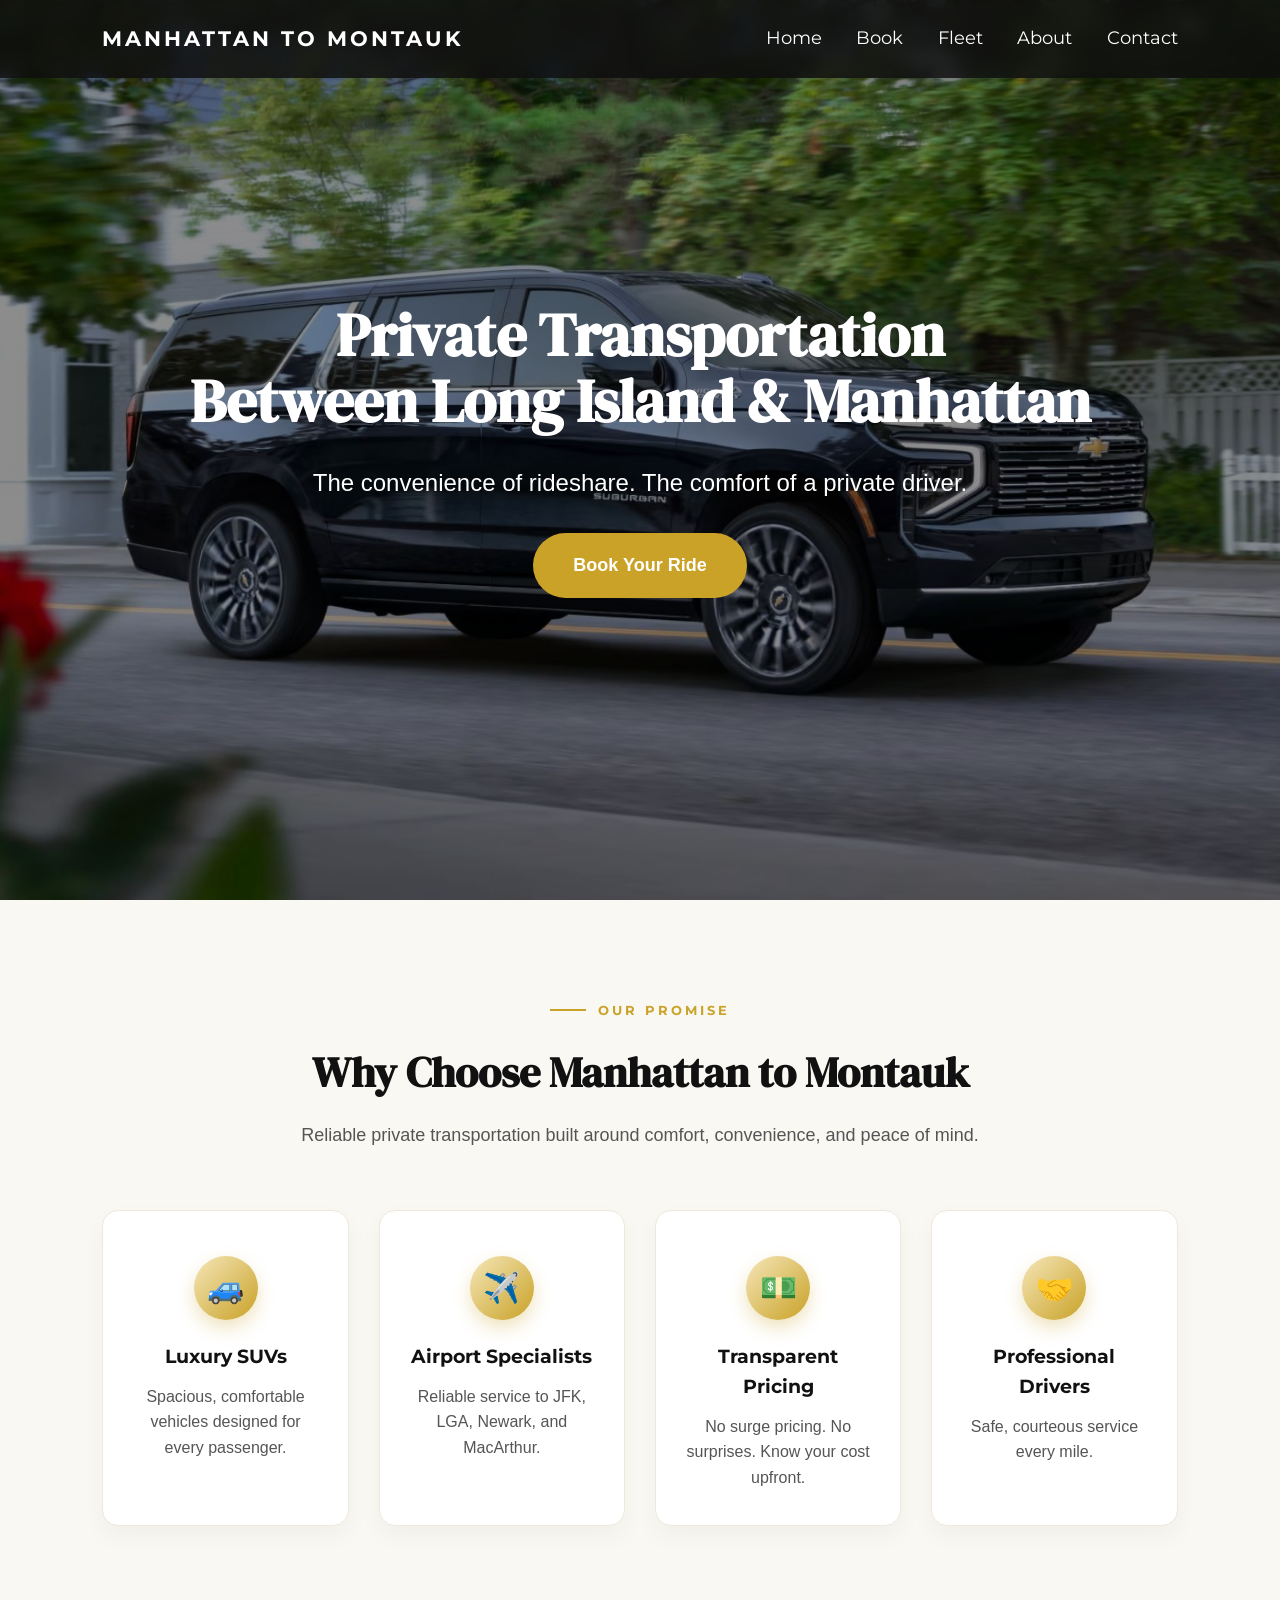
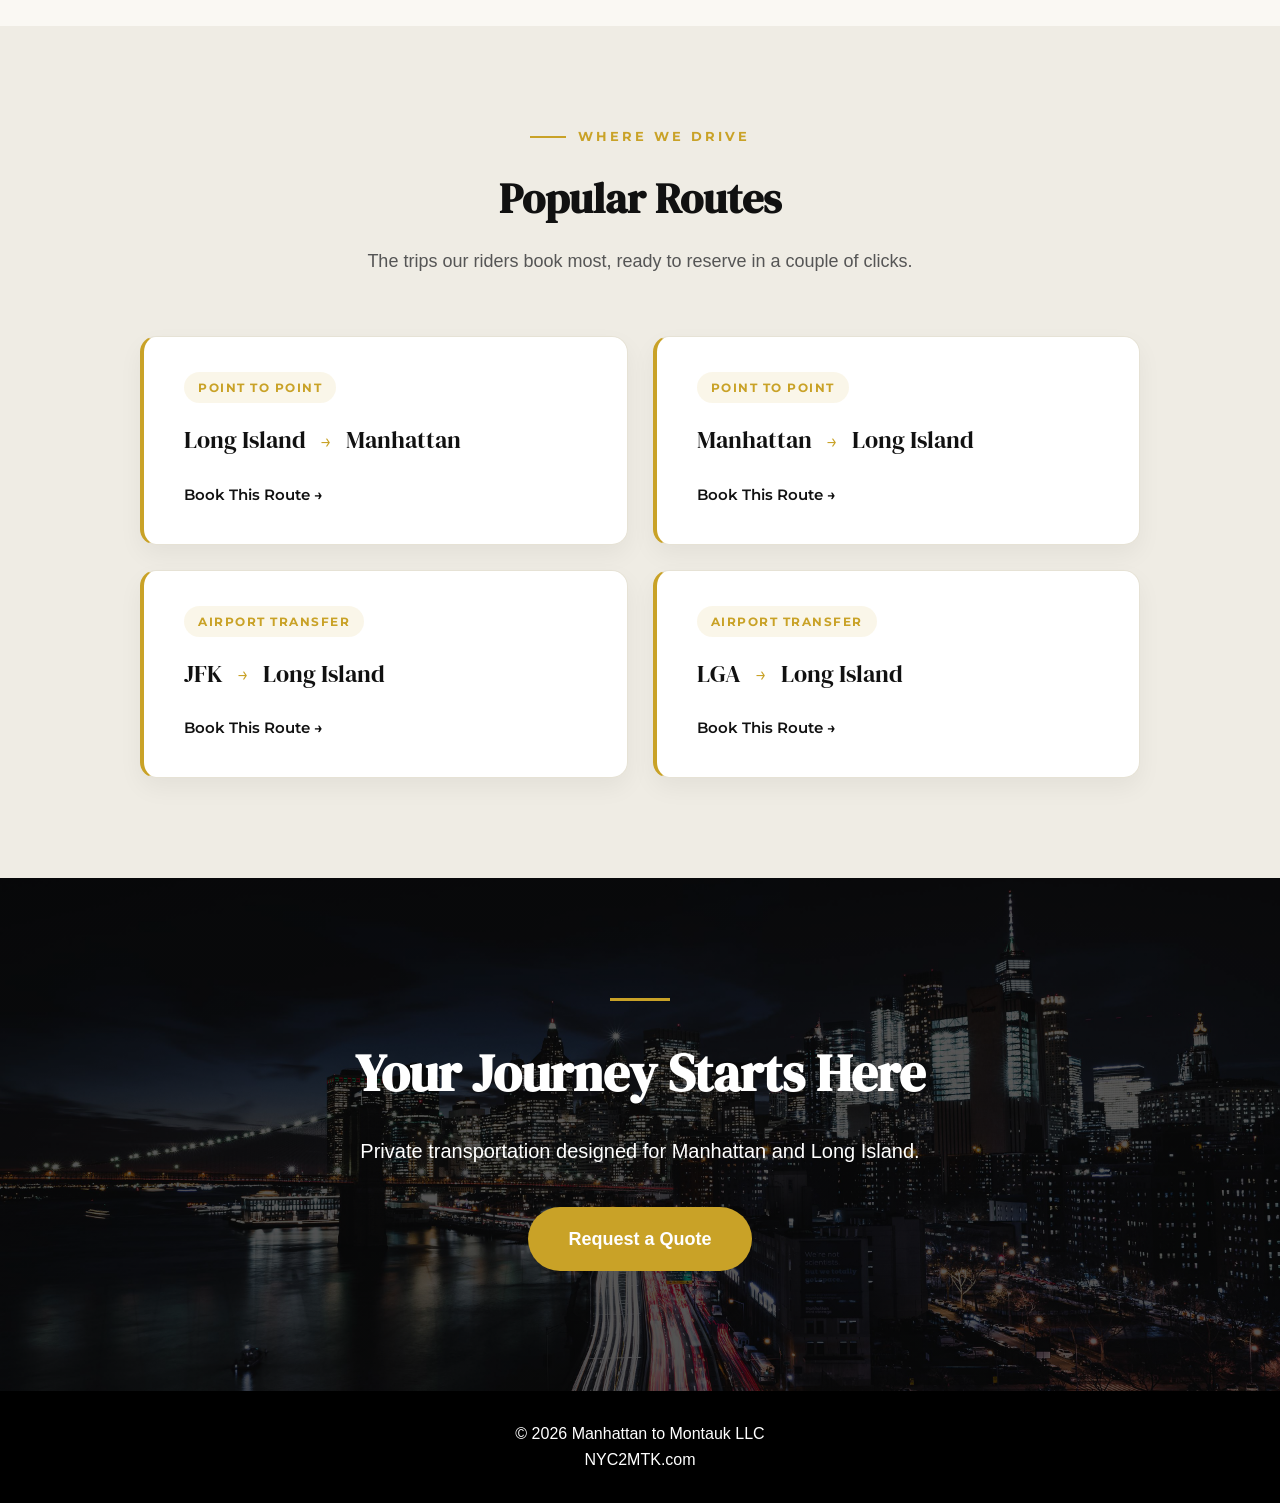
==== commit 783d01c3: "Update index.html" ====
--- a/index.html
+++ b/index.html
@@ -23,8 +23,8 @@
         <a href="index.html">Home</a>
         <a href="book.html">Book</a>
         <a href="#">Fleet</a>
-        <a href="#">About</a>
-        <a href="#">Contact</a>
+        <a href="about.html">About</a>
+        <a href="contact.html">Contact</a>
     </nav>
 </header>
 
@@ -102,7 +102,7 @@
             <div class="icon">💵</div>
             <h3>Transparent Pricing</h3>
             <p>
-                No surge pricing. No suprises
+                No surge pricing. No surprises.
                 Know your cost upfront.
             </p>
         </div>
--- a/style.css
+++ b/style.css
@@ -338,6 +338,137 @@
 }
 
 .route-link:hover {
+    border-bottom-color: #c9a227;
+    color: #c9a227;
+}
+
+
+/* ==========================================
+   GENERIC PAGE HERO (About / Contact)
+========================================== */
+
+.page-hero {
+    position: relative;
+    padding: 150px 20px 90px;
+    text-align: center;
+    color: white;
+    background-size: cover;
+    background-position: center;
+}
+
+.about-hero {
+    background:
+        linear-gradient(rgba(0,0,0,.6), rgba(0,0,0,.6)),
+        url("images/broadway.jpg");
+}
+
+.contact-hero {
+    background:
+        linear-gradient(rgba(0,0,0,.6), rgba(0,0,0,.6)),
+        url("images/montauk.jpg");
+}
+
+.page-hero-content {
+    position: relative;
+    z-index: 2;
+    max-width: 800px;
+    margin: 0 auto;
+}
+
+.page-hero h1 {
+    font-family: 'DM Serif Display', serif;
+    font-size: 56px;
+    margin-bottom: 20px;
+}
+
+.page-hero p {
+    font-size: 20px;
+    color: #eee;
+}
+
+
+/* ==========================================
+   STORY SPLIT SECTION
+========================================== */
+
+.story {
+    display: grid;
+    grid-template-columns: 1fr 1fr;
+    gap: 70px;
+    align-items: center;
+    padding: 100px 8%;
+    background: white;
+}
+
+.story-text h2 {
+    font-family: 'DM Serif Display', serif;
+    font-size: 36px;
+    margin-bottom: 20px;
+}
+
+.story-text p {
+    color: #555;
+    margin-bottom: 16px;
+}
+
+.story-image img {
+    width: 100%;
+    height: 100%;
+    object-fit: cover;
+    border-radius: 20px;
+    box-shadow: 0 20px 45px rgba(0,0,0,.15);
+}
+
+
+/* ==========================================
+   STATS
+========================================== */
+
+.stats {
+    background: #111;
+    color: white;
+    padding: 70px 8%;
+    display: grid;
+    grid-template-columns: repeat(4, 1fr);
+    text-align: center;
+    gap: 30px;
+}
+
+.stat-number {
+    font-family: 'DM Serif Display', serif;
+    font-size: 46px;
+    color: #c9a227;
+}
+
+.stat-label {
+    font-family: 'Montserrat', sans-serif;
+    font-size: 13px;
+    letter-spacing: 2px;
+    text-transform: uppercase;
+    color: #ccc;
+    margin-top: 8px;
+}
+
+
+/* ==========================================
+   CONTACT PAGE EXTRAS
+========================================== */
+
+.feature-grid.cols-3 {
+    grid-template-columns: repeat(3, 1fr);
+    max-width: 1000px;
+    margin: 0 auto;
+}
+
+.contact-link {
+    color: #111;
+    font-weight: 600;
+    text-decoration: none;
+    border-bottom: 2px solid transparent;
+    transition: .3s;
+}
+
+.contact-link:hover {
     border-bottom-color: #c9a227;
     color: #c9a227;
 }
@@ -640,6 +771,7 @@
 
     .hero h1,
     .booking-hero h1,
+    .page-hero h1,
     .cta h2,
     .routes h2,
     .section-title h2 {
@@ -647,8 +779,23 @@
     }
 
     .feature-grid,
-    .route-grid {
+    .route-grid,
+    .feature-grid.cols-3 {
         grid-template-columns: 1fr;
+    }
+
+    .story {
+        grid-template-columns: 1fr;
+        padding: 70px 8%;
+    }
+
+    .story-image {
+        order: -1;
+    }
+
+    .stats {
+        grid-template-columns: repeat(2, 1fr);
+        gap: 40px;
     }
 
     .route-path {
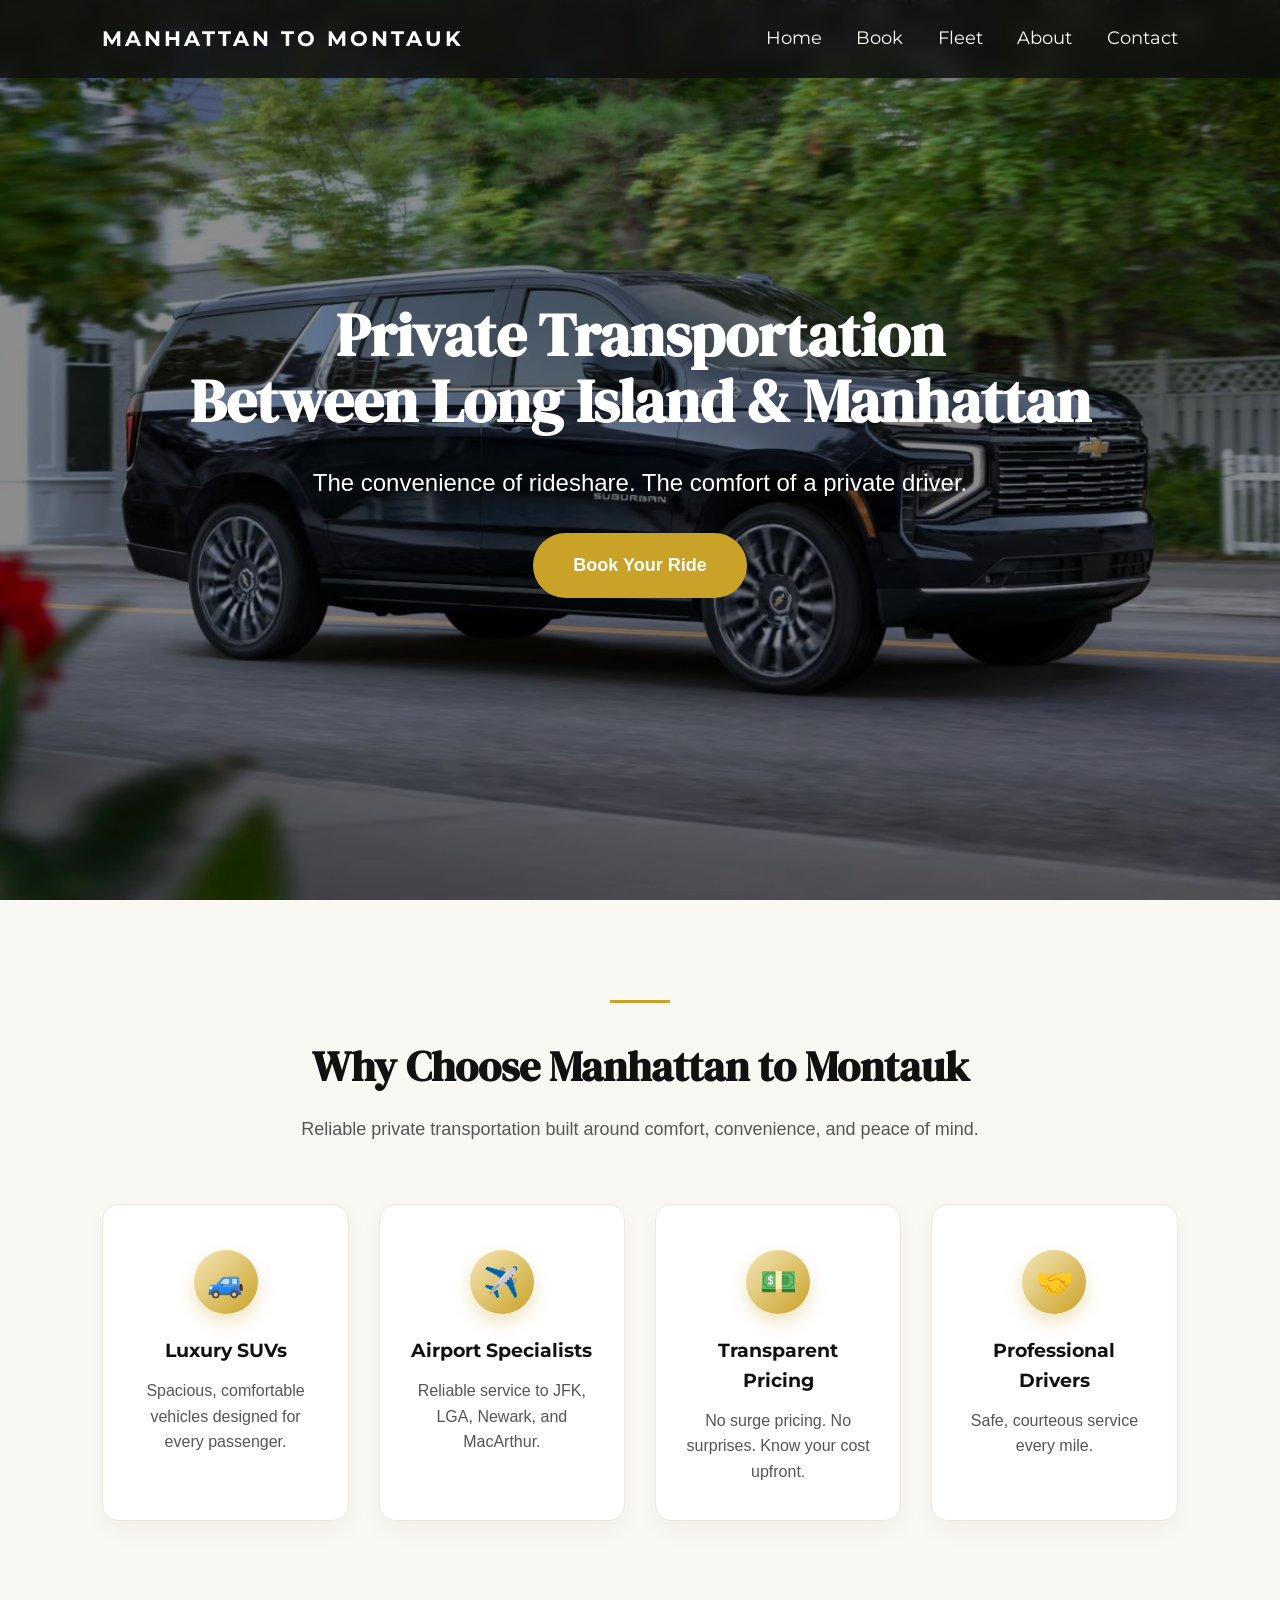
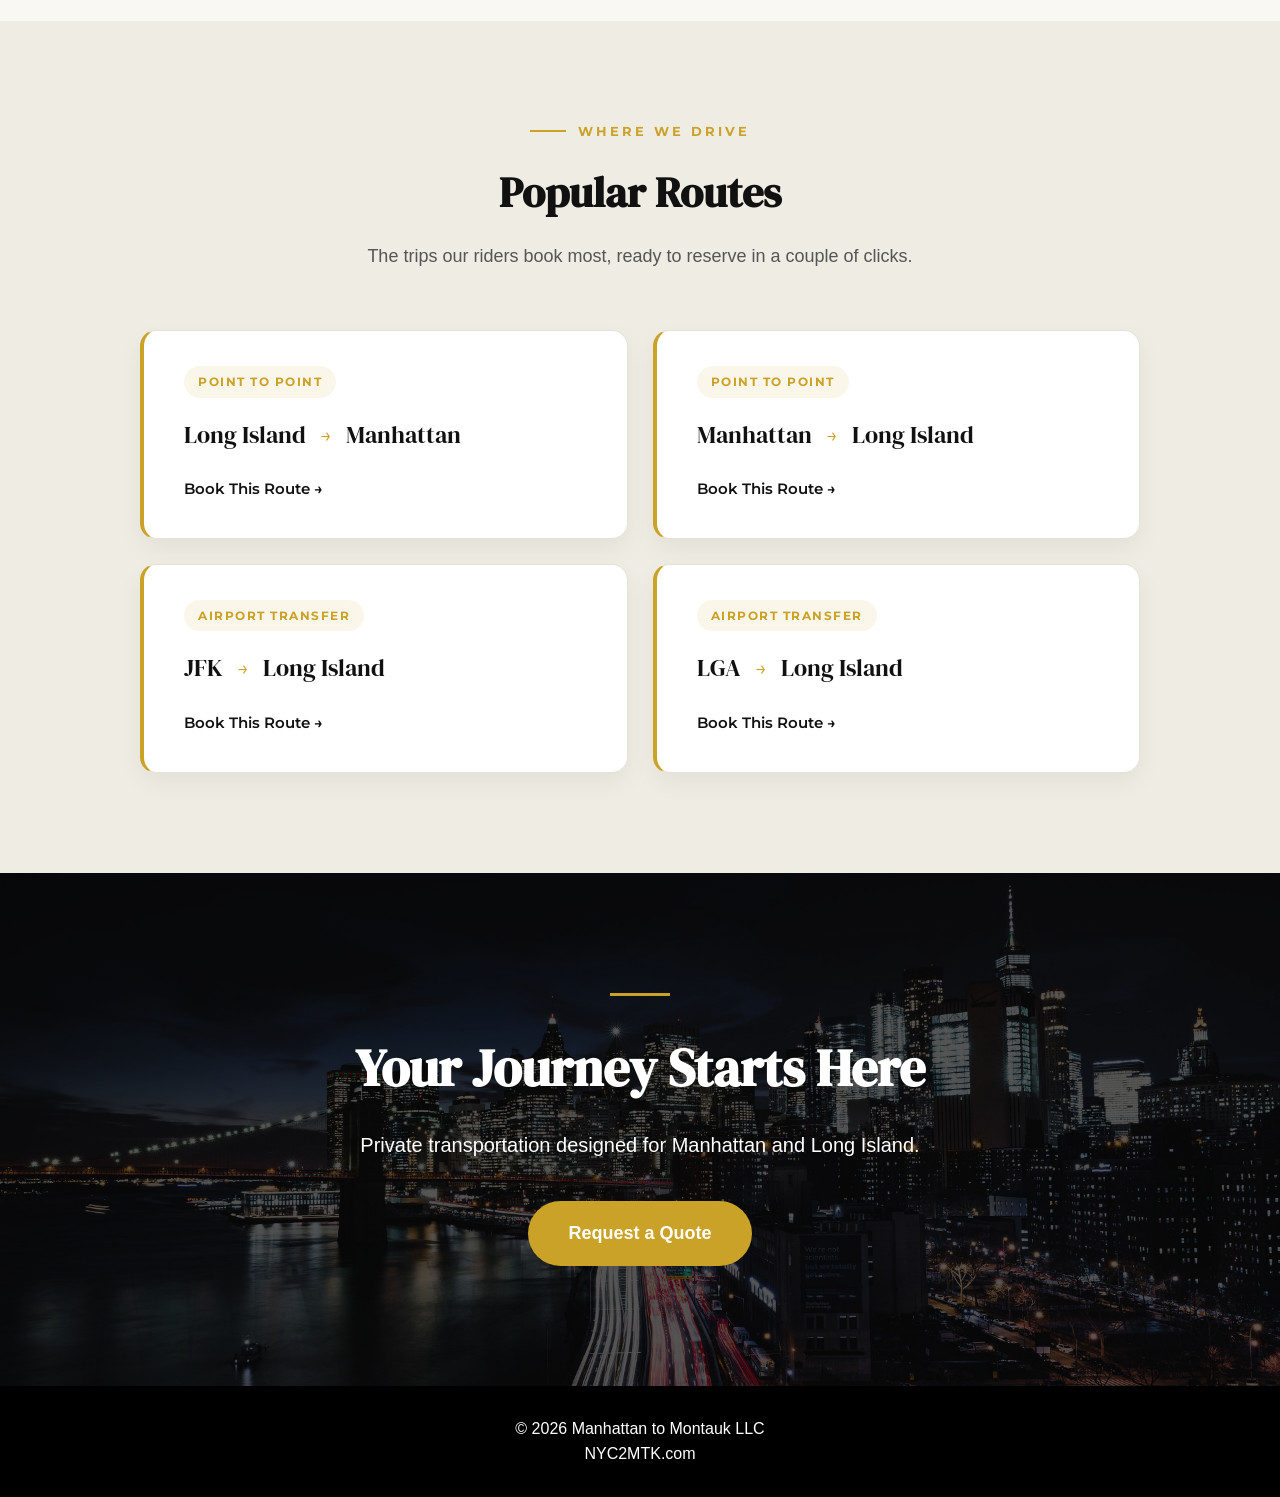
==== commit c38054b0: "Update index.html" ====
--- a/index.html
+++ b/index.html
@@ -67,7 +67,7 @@
 <section class="features">
 
     <div class="section-title">
-        <div class="eyebrow"><span></span>Our Promise</div>
+        <div class="gold-line"></div>
         <h2>Why Choose Manhattan to Montauk</h2>
         <p>
             Reliable private transportation built around comfort,
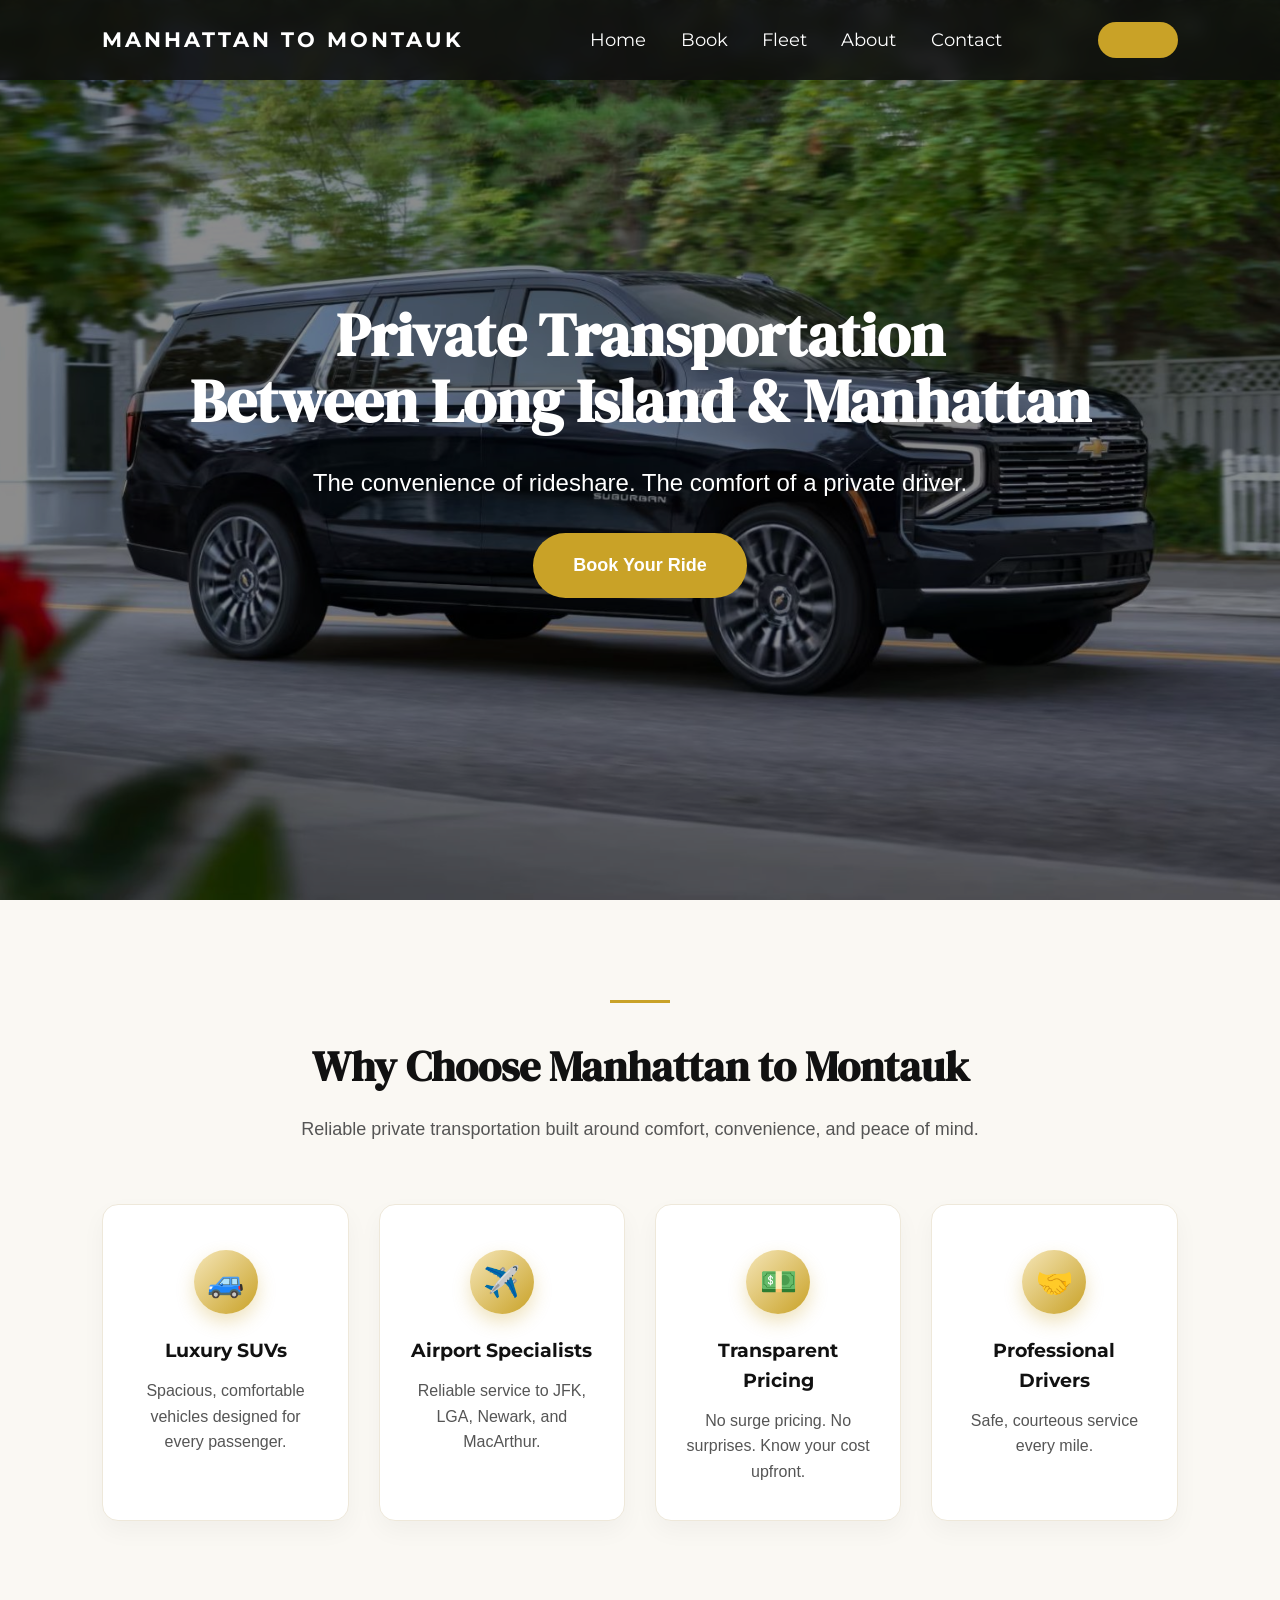
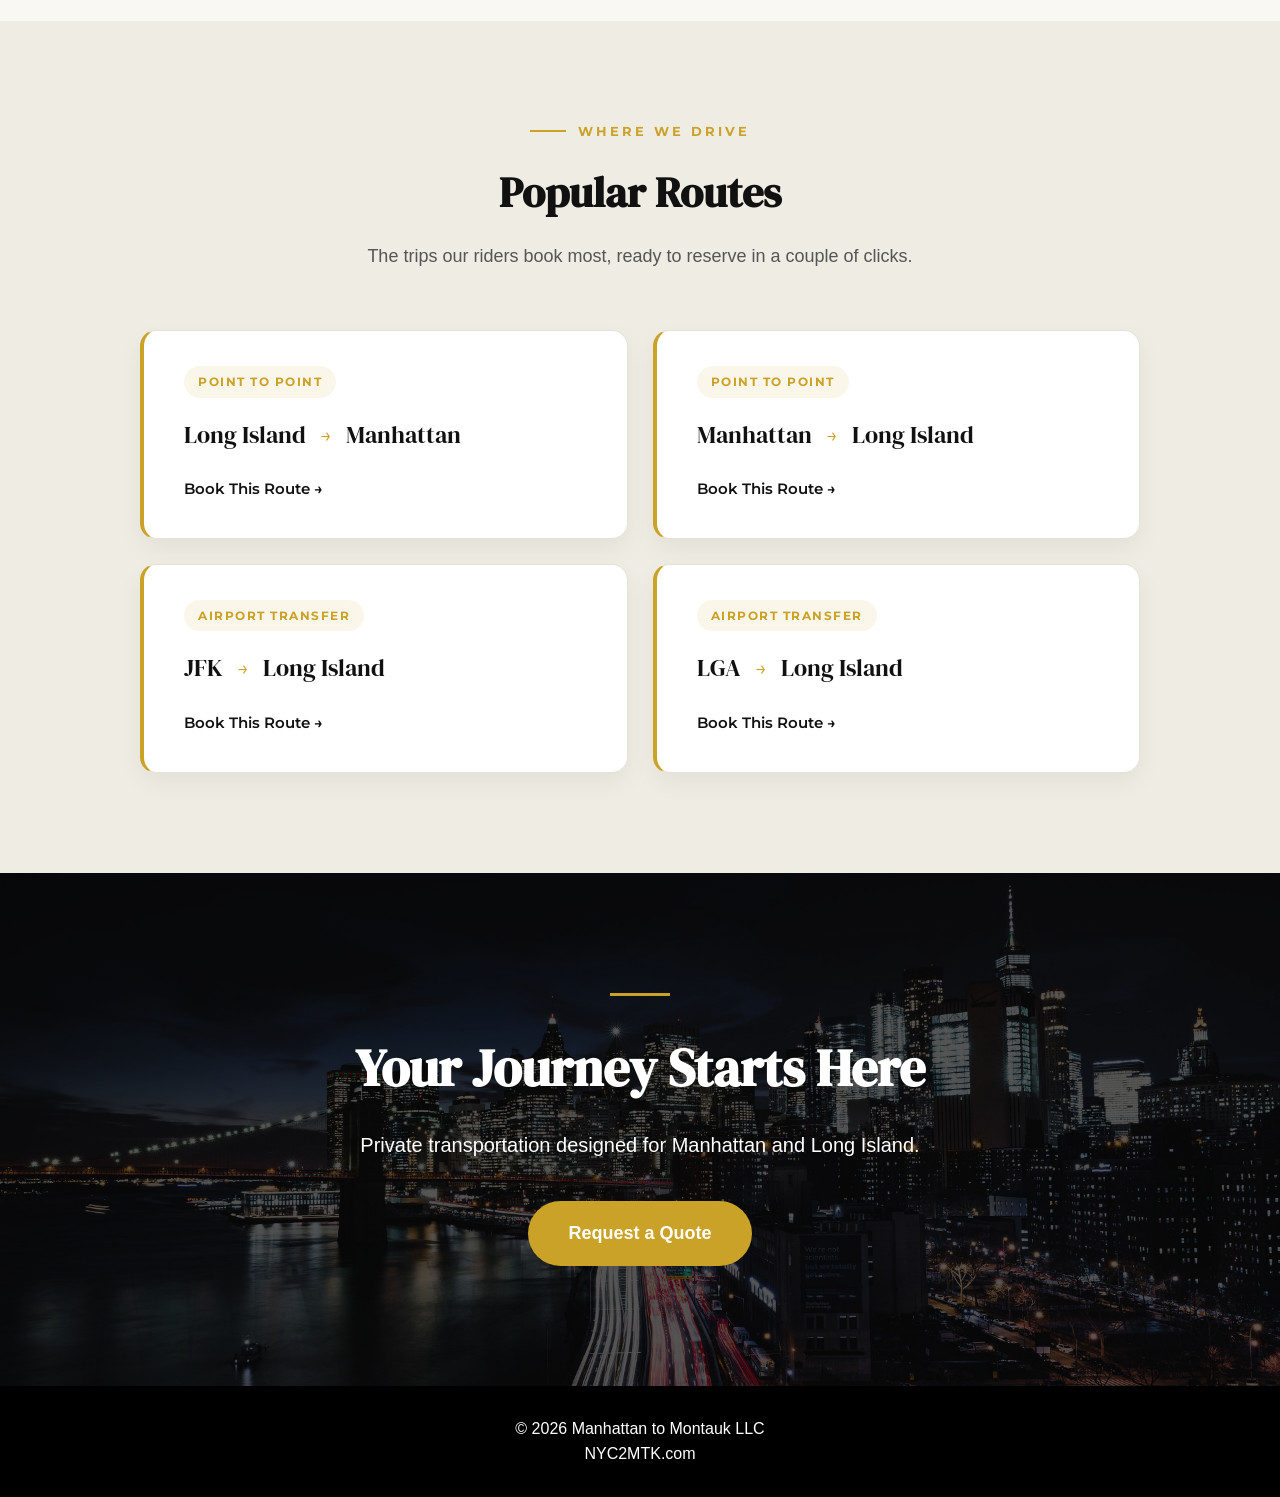
==== commit a548ac2c: "Update index.html" ====
--- a/index.html
+++ b/index.html
@@ -19,14 +19,22 @@
         MANHATTAN TO MONTAUK
     </div>
 
-    <nav>
+    <nav id="site-nav">
         <a href="index.html">Home</a>
         <a href="book.html">Book</a>
         <a href="#">Fleet</a>
         <a href="about.html">About</a>
         <a href="contact.html">Contact</a>
     </nav>
+
+    <button class="nav-toggle" id="nav-toggle" aria-label="Toggle menu" aria-expanded="false" aria-controls="site-nav">
+        <span></span>
+        <span></span>
+        <span></span>
+    </button>
 </header>
+
+<div class="nav-overlay" id="nav-overlay"></div>
 
 
 <section class="hero">
@@ -240,5 +248,35 @@
 }, 5000);
 </script>
 
+<script>
+const navToggle = document.getElementById('nav-toggle');
+const siteNav = document.getElementById('site-nav');
+const navOverlay = document.getElementById('nav-overlay');
+
+function closeNav() {
+    navToggle.classList.remove('open');
+    siteNav.classList.remove('open');
+    navOverlay.classList.remove('open');
+    navToggle.setAttribute('aria-expanded', 'false');
+}
+
+function openNav() {
+    navToggle.classList.add('open');
+    siteNav.classList.add('open');
+    navOverlay.classList.add('open');
+    navToggle.setAttribute('aria-expanded', 'true');
+}
+
+navToggle.addEventListener('click', () => {
+    siteNav.classList.contains('open') ? closeNav() : openNav();
+});
+
+navOverlay.addEventListener('click', closeNav);
+
+siteNav.querySelectorAll('a').forEach(link => {
+    link.addEventListener('click', closeNav);
+});
+</script>
+
 </body>
 </html>
--- a/style.css
+++ b/style.css
@@ -125,7 +125,7 @@
 }
 
 .slide:nth-child(2) {
-    background-image: url("images/broadway.jpg");
+    background-image: url("images/cityscape.jpg");
 }
 
 .slide:nth-child(3) {
